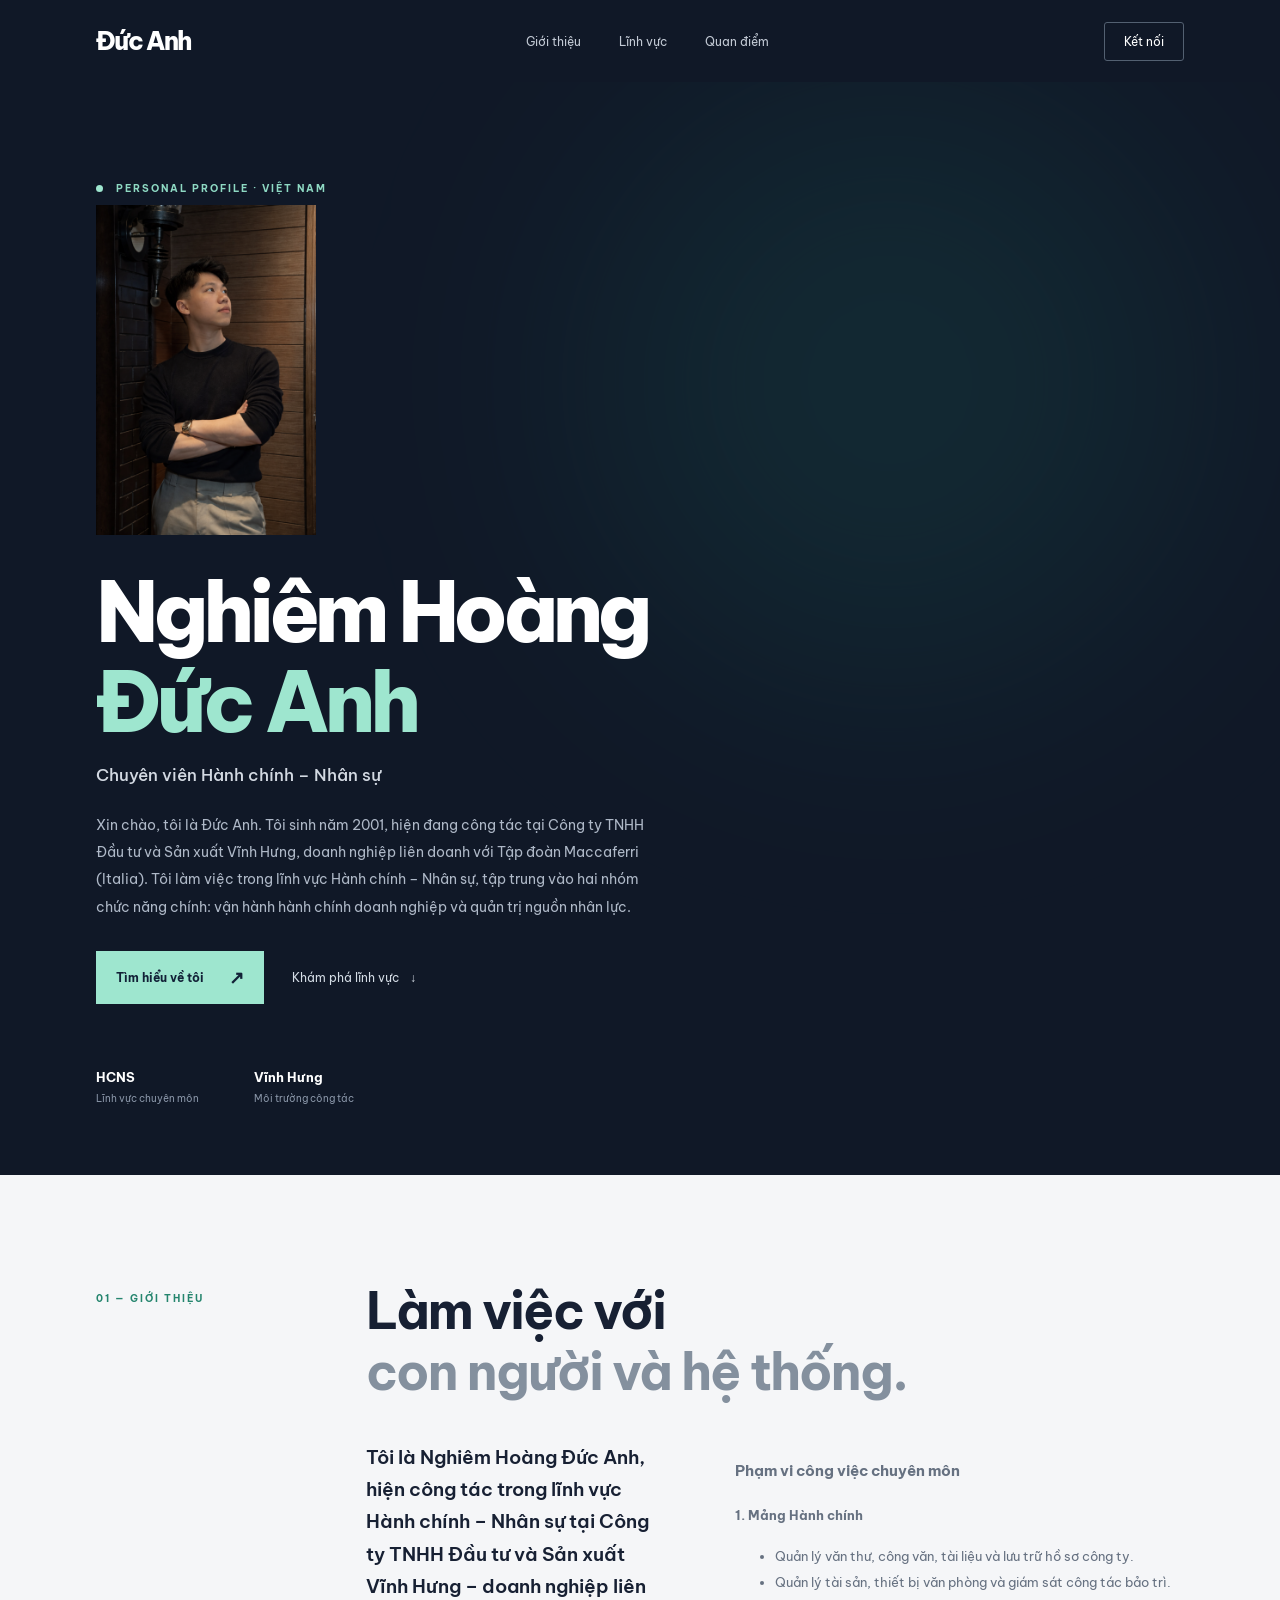
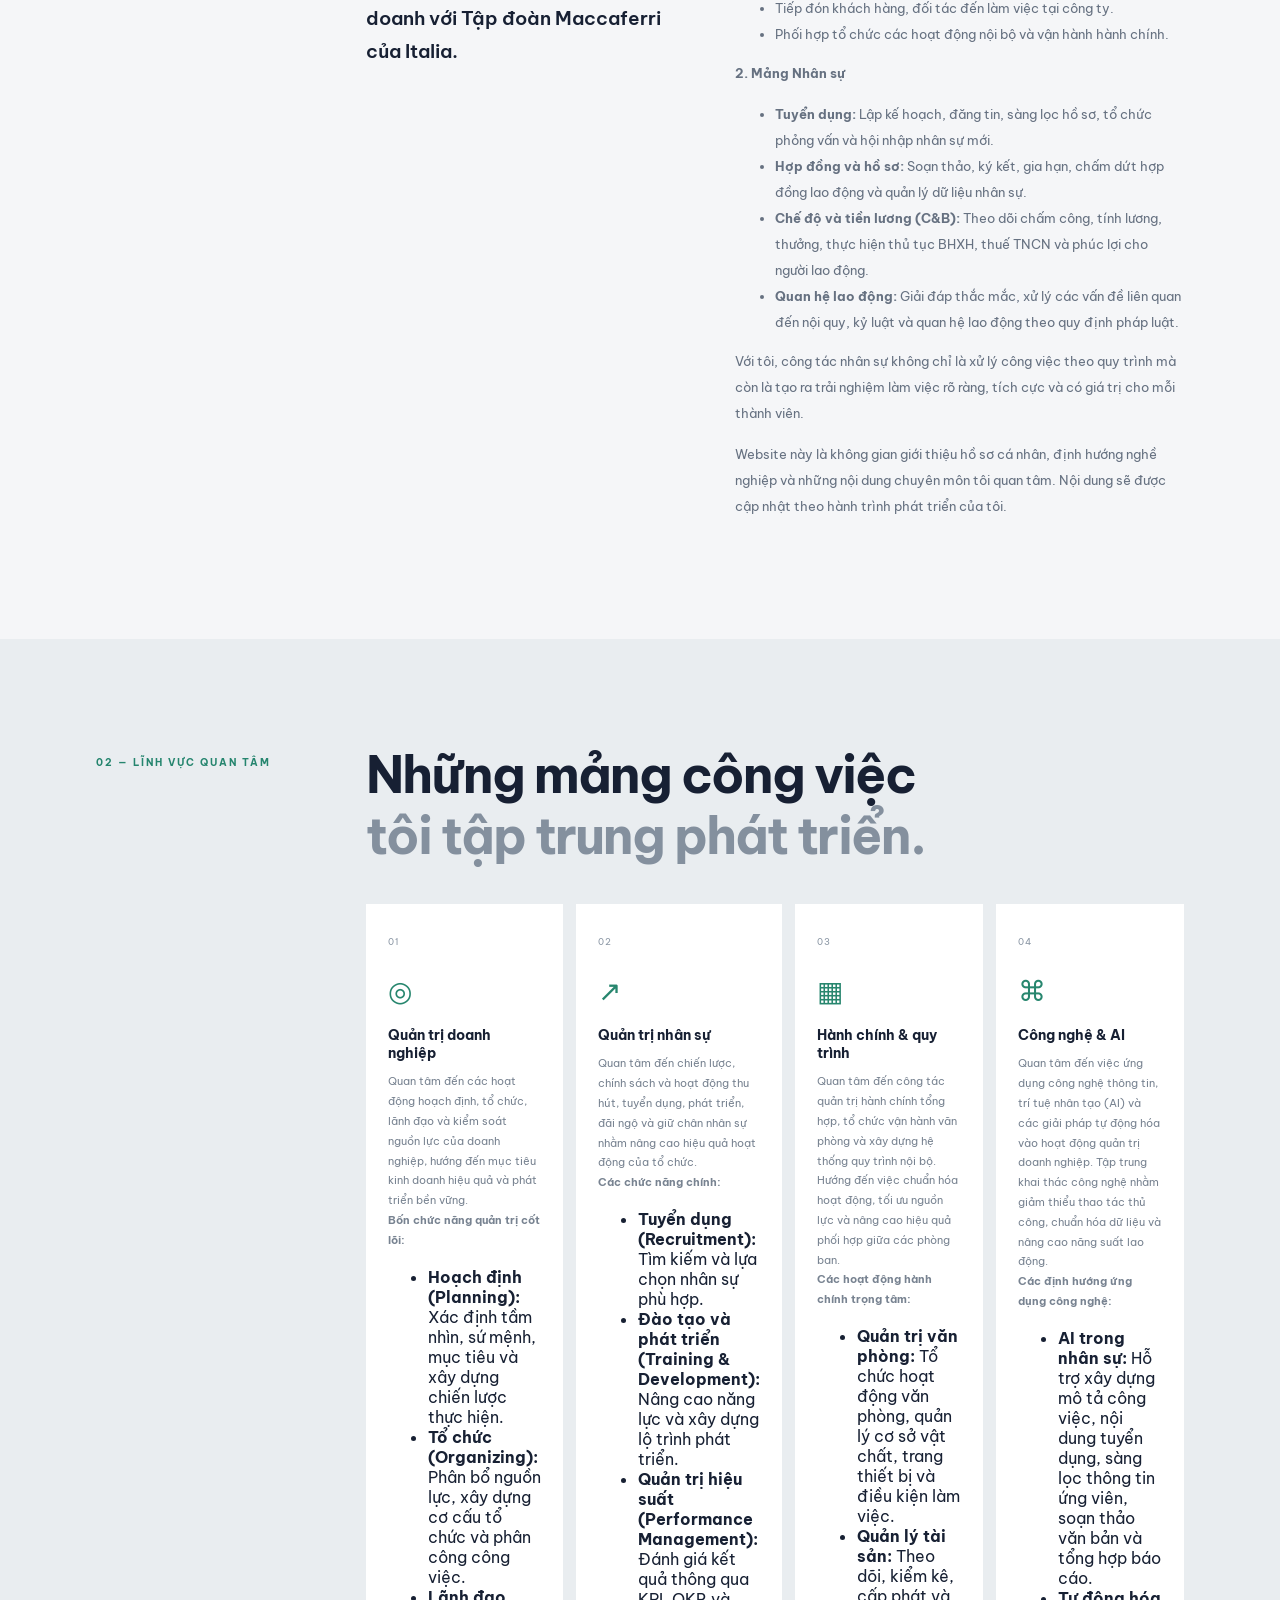
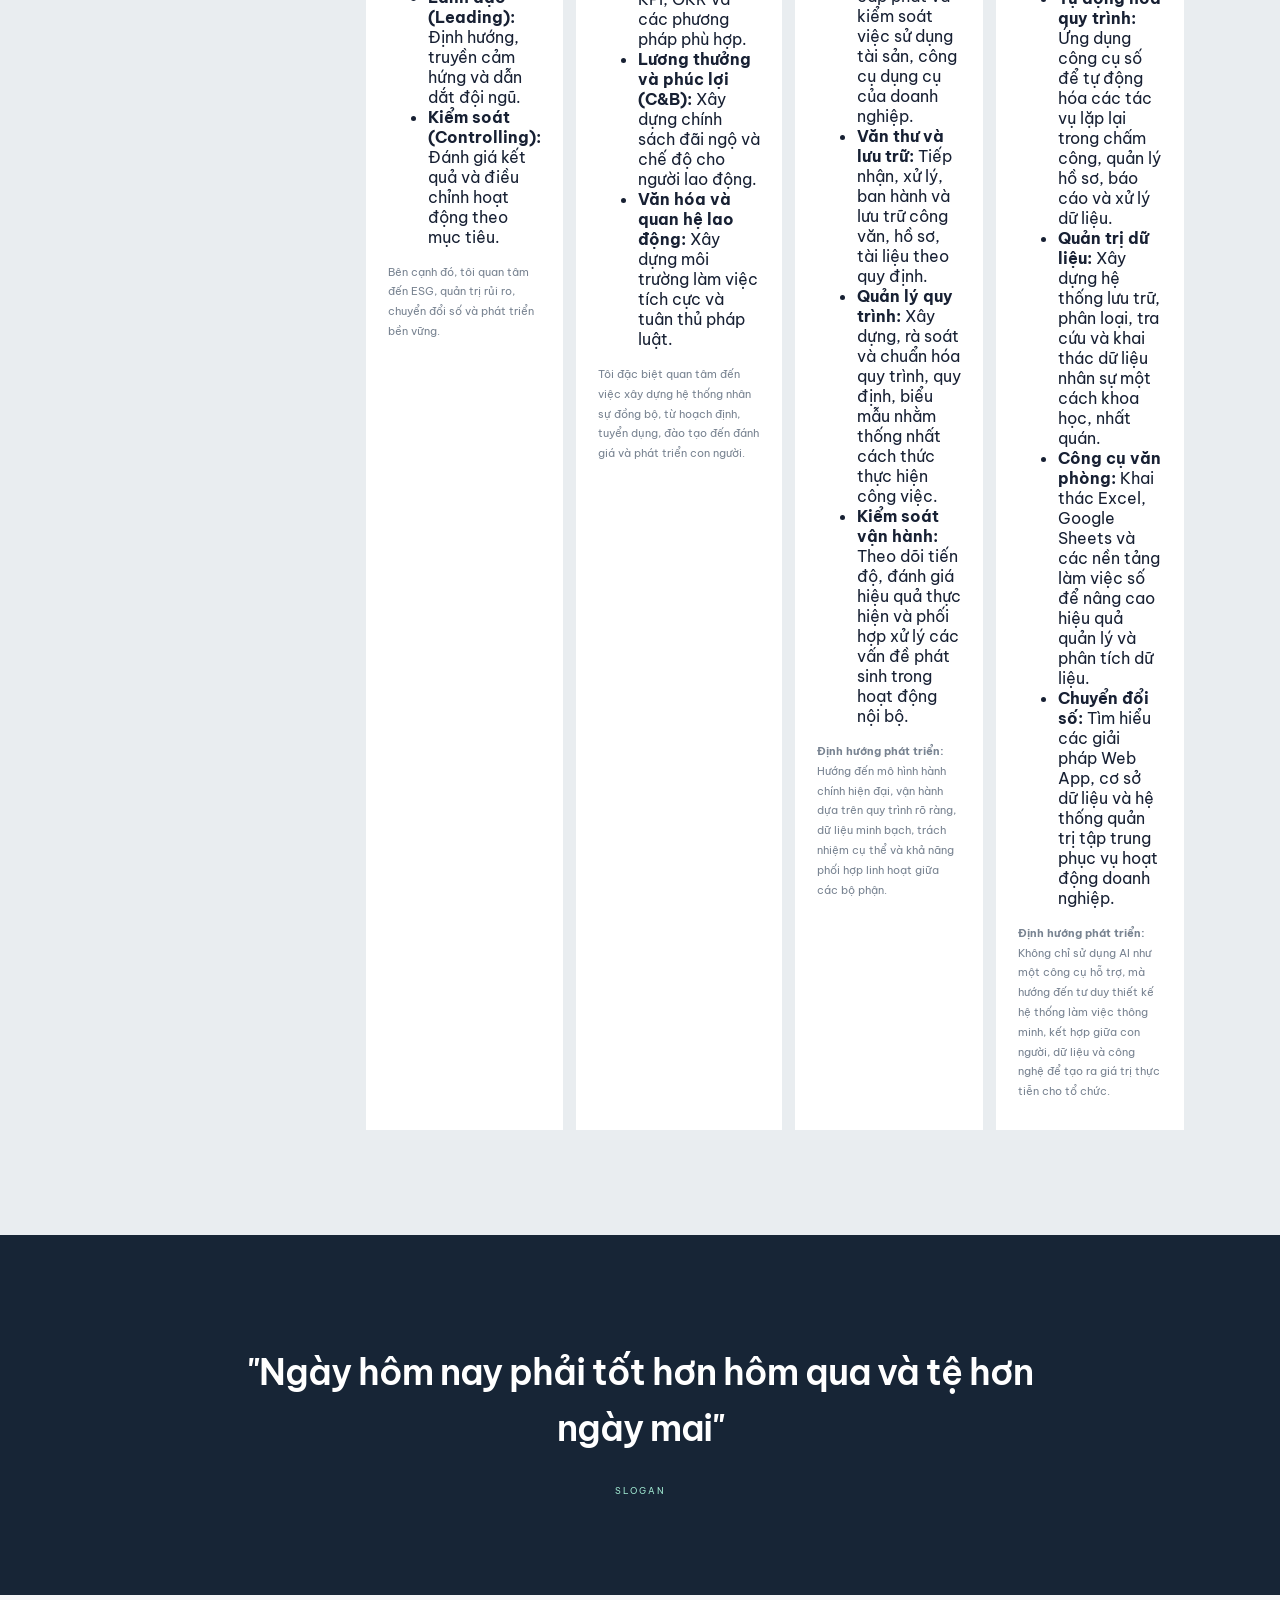
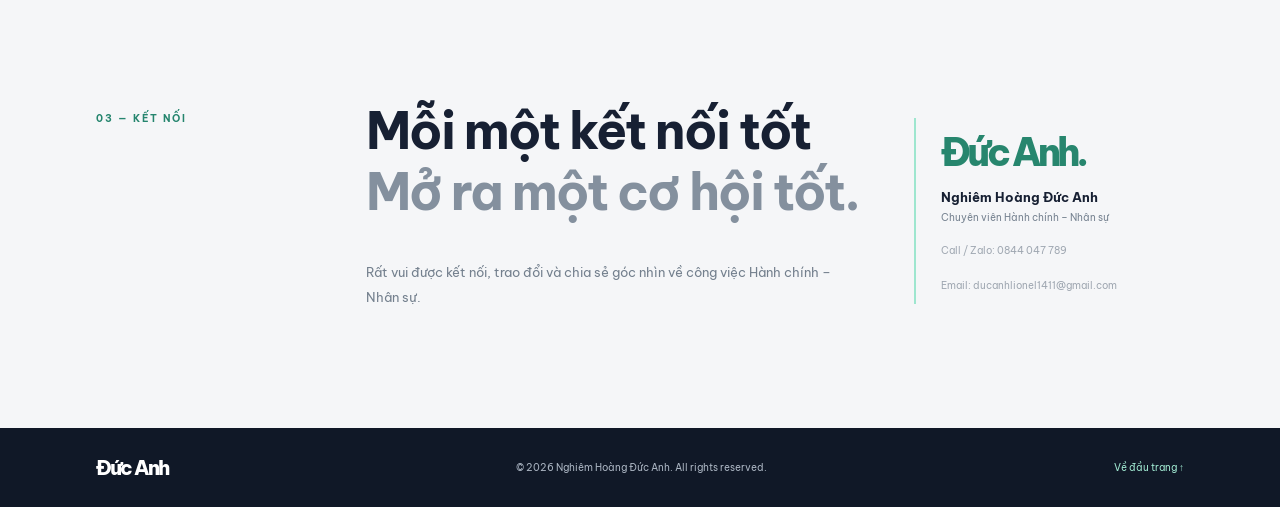
==== index.html @ 26feeb21 "Fix HTML formatting and update content" ====
<!DOCTYPE html>
<html lang="vi">
<head>
  <meta charset="UTF-8">
  <meta name="viewport" content="width=device-width, initial-scale=1">
  <meta name="theme-color" content="#101827">

  <title>Nghiêm Hoàng Đức Anh | Chuyên viên Hành chính – Nhân sự</title>

  <meta name="description" content="Website cá nhân của Nghiêm Hoàng Đức Anh – Chuyên viên Hành chính – Nhân sự. Giới thiệu hồ sơ, kinh nghiệm, định hướng nghề nghiệp và các lĩnh vực chuyên môn quan tâm.">
  <meta name="robots" content="index, follow">

  <meta property="og:type" content="website">
  <meta property="og:title" content="Nghiêm Hoàng Đức Anh | Hồ sơ cá nhân">
  <meta property="og:description" content="Hồ sơ cá nhân và hành trình phát triển trong lĩnh vực Hành chính – Nhân sự.">
  <meta property="og:locale" content="vi_VN">
  <meta property="og:image" content="https://ducanh1411.github.io/nghiemhoangducanh.github.io/images/nghiemhoangducanh.png">

  <link rel="canonical" href="https://ducanh1411.github.io/nghiemhoangducanh.github.io/">
  <link rel="icon" href="favicon.svg" type="image/svg+xml">

  <link rel="preconnect" href="https://fonts.googleapis.com">
  <link rel="preconnect" href="https://fonts.gstatic.com" crossorigin>
  <link href="https://fonts.googleapis.com/css2?family=Be+Vietnam+Pro:wght@400;500;600;700;800&display=swap" rel="stylesheet">

  <link rel="stylesheet" href="style.css">

  <script type="application/ld+json">
  {
    "@context": "https://schema.org",
    "@type": "Person",
    "name": "Nghiêm Hoàng Đức Anh",
    "image": "https://ducanh1411.github.io/nghiemhoangducanh.github.io/images/nghiemhoangducanh.png",
    "jobTitle": "Chuyên viên Hành chính – Nhân sự",
    "worksFor": {
      "@type": "Organization",
      "name": "Công ty TNHH Đầu tư và Sản xuất Vĩnh Hưng"
    },
    "url": "https://ducanh1411.github.io/nghiemhoangducanh.github.io/"
  }
  </script>
</head>

<body>

  <header class="topbar">
    <a class="brand" href="#home" aria-label="Trang chủ">Đức Anh<span> </span></a>

    <nav aria-label="Điều hướng chính">
      <a href="#about">Giới thiệu</a>
      <a href="#focus">Lĩnh vực</a>
      <a href="#principles">Quan điểm</a>
    </nav>

    <a class="nav-cta" href="#contact">Kết nối</a>
  </header>

  <main>

    <!-- PHẦN GIỚI THIỆU CHÍNH -->
    <section class="hero" id="home">
      <div class="hero-glow"></div>

      <div class="hero-copy">
        <p class="eyebrow">
          <span class="dot"></span> PERSONAL PROFILE · VIỆT NAM
        </p>

        <div class="hero-content">

          <img
            src="images/nghiemhoangducanh.png"
            alt="Chân dung Nghiêm Hoàng Đức Anh"
            width="220"
            loading="eager"
          >

          <h1>Nghiêm Hoàng<br><em>Đức Anh</em></h1>

          <p class="role">Chuyên viên Hành chính – Nhân sự</p>

          <p class="intro">
            Xin chào, tôi là Đức Anh. Tôi sinh năm 2001, hiện đang công tác tại Công ty TNHH Đầu tư và Sản xuất Vĩnh Hưng, doanh nghiệp liên doanh với Tập đoàn Maccaferri (Italia).

            Tôi làm việc trong lĩnh vực Hành chính – Nhân sự, tập trung vào hai nhóm chức năng chính: vận hành hành chính doanh nghiệp và quản trị nguồn nhân lực.
          </p>

          <div class="hero-actions">
            <a class="button primary" href="#about">Tìm hiểu về tôi <span>↗</span></a>
            <a class="text-link" href="#focus">Khám phá lĩnh vực <span>↓</span></a>
          </div>

          <div class="hero-meta">
            <div>
              <strong>HCNS</strong>
              <span>Lĩnh vực chuyên môn</span>
            </div>

            <div>
              <strong>Vĩnh Hưng</strong>
              <span>Môi trường công tác</span>
            </div>
          </div>

        </div>
      </div>
    </section>

    <!-- GIỚI THIỆU -->
    <section class="section about" id="about">
      <div class="section-kicker">01 — GIỚI THIỆU</div>

      <div class="section-content">
        <h2>Làm việc với<br><span>con người và hệ thống.</span></h2>

        <div class="about-grid">

          <p class="lead">
            Tôi là Nghiêm Hoàng Đức Anh, hiện công tác trong lĩnh vực Hành chính – Nhân sự tại Công ty TNHH Đầu tư và Sản xuất Vĩnh Hưng – doanh nghiệp liên doanh với Tập đoàn Maccaferri của Italia.
          </p>

          <div class="body-copy">

            <h3>Phạm vi công việc chuyên môn</h3>

            <p><strong>1. Mảng Hành chính</strong></p>
            <ul>
              <li>Quản lý văn thư, công văn, tài liệu và lưu trữ hồ sơ công ty.</li>
              <li>Quản lý tài sản, thiết bị văn phòng và giám sát công tác bảo trì.</li>
              <li>Tiếp đón khách hàng, đối tác đến làm việc tại công ty.</li>
              <li>Phối hợp tổ chức các hoạt động nội bộ và vận hành hành chính.</li>
            </ul>

            <p><strong>2. Mảng Nhân sự</strong></p>
            <ul>
              <li><strong>Tuyển dụng:</strong> Lập kế hoạch, đăng tin, sàng lọc hồ sơ, tổ chức phỏng vấn và hội nhập nhân sự mới.</li>
              <li><strong>Hợp đồng và hồ sơ:</strong> Soạn thảo, ký kết, gia hạn, chấm dứt hợp đồng lao động và quản lý dữ liệu nhân sự.</li>
              <li><strong>Chế độ và tiền lương (C&B):</strong> Theo dõi chấm công, tính lương, thưởng, thực hiện thủ tục BHXH, thuế TNCN và phúc lợi cho người lao động.</li>
              <li><strong>Quan hệ lao động:</strong> Giải đáp thắc mắc, xử lý các vấn đề liên quan đến nội quy, kỷ luật và quan hệ lao động theo quy định pháp luật.</li>
            </ul>

            <p>
              Với tôi, công tác nhân sự không chỉ là xử lý công việc theo quy trình mà còn là tạo ra trải nghiệm làm việc rõ ràng, tích cực và có giá trị cho mỗi thành viên.
            </p>

            <p>
              Website này là không gian giới thiệu hồ sơ cá nhân, định hướng nghề nghiệp và những nội dung chuyên môn tôi quan tâm. Nội dung sẽ được cập nhật theo hành trình phát triển của tôi.
            </p>

          </div>
        </div>
      </div>
    </section>

    <!-- LĨNH VỰC QUAN TÂM -->
    <section class="section focus" id="focus">
      <div class="section-kicker">02 — LĨNH VỰC QUAN TÂM</div>

      <div class="section-content">
        <h2>Những mảng công việc<br><span>tôi tập trung phát triển.</span></h2>

        <div class="focus-grid">

          <article class="focus-card">
            <span class="number">01</span>
            <div class="symbol">◎</div>
            <h3>Quản trị doanh nghiệp</h3>

            <p>
              Quan tâm đến các hoạt động hoạch định, tổ chức, lãnh đạo và kiểm soát nguồn lực của doanh nghiệp, hướng đến mục tiêu kinh doanh hiệu quả và phát triển bền vững.
            </p>

            <p><strong>Bốn chức năng quản trị cốt lõi:</strong></p>
            <ul>
              <li><strong>Hoạch định (Planning):</strong> Xác định tầm nhìn, sứ mệnh, mục tiêu và xây dựng chiến lược thực hiện.</li>
              <li><strong>Tổ chức (Organizing):</strong> Phân bổ nguồn lực, xây dựng cơ cấu tổ chức và phân công công việc.</li>
              <li><strong>Lãnh đạo (Leading):</strong> Định hướng, truyền cảm hứng và dẫn dắt đội ngũ.</li>
              <li><strong>Kiểm soát (Controlling):</strong> Đánh giá kết quả và điều chỉnh hoạt động theo mục tiêu.</li>
            </ul>

            <p>
              Bên cạnh đó, tôi quan tâm đến ESG, quản trị rủi ro, chuyển đổi số và phát triển bền vững.
            </p>
          </article>

          <article class="focus-card">
            <span class="number">02</span>
            <div class="symbol">↗</div>
            <h3>Quản trị nhân sự</h3>

            <p>
              Quan tâm đến chiến lược, chính sách và hoạt động thu hút, tuyển dụng, phát triển, đãi ngộ và giữ chân nhân sự nhằm nâng cao hiệu quả hoạt động của tổ chức.
            </p>

            <p><strong>Các chức năng chính:</strong></p>
            <ul>
              <li><strong>Tuyển dụng (Recruitment):</strong> Tìm kiếm và lựa chọn nhân sự phù hợp.</li>
              <li><strong>Đào tạo và phát triển (Training & Development):</strong> Nâng cao năng lực và xây dựng lộ trình phát triển.</li>
              <li><strong>Quản trị hiệu suất (Performance Management):</strong> Đánh giá kết quả thông qua KPI, OKR và các phương pháp phù hợp.</li>
              <li><strong>Lương thưởng và phúc lợi (C&B):</strong> Xây dựng chính sách đãi ngộ và chế độ cho người lao động.</li>
              <li><strong>Văn hóa và quan hệ lao động:</strong> Xây dựng môi trường làm việc tích cực và tuân thủ pháp luật.</li>
            </ul>

            <p>
              Tôi đặc biệt quan tâm đến việc xây dựng hệ thống nhân sự đồng bộ, từ hoạch định, tuyển dụng, đào tạo đến đánh giá và phát triển con người.
            </p>
          </article>

         <article class="focus-card">
    <span class="number">03</span>
    <div class="symbol">▦</div>
    <h3>Hành chính & quy trình</h3>

    <p>
      Quan tâm đến công tác quản trị hành chính tổng hợp, tổ chức vận hành văn phòng và xây dựng hệ thống quy trình nội bộ. Hướng đến việc chuẩn hóa hoạt động, tối ưu nguồn lực và nâng cao hiệu quả phối hợp giữa các phòng ban.
    </p>

    <p><strong>Các hoạt động hành chính trọng tâm:</strong></p>
    <ul>
      <li><strong>Quản trị văn phòng:</strong> Tổ chức hoạt động văn phòng, quản lý cơ sở vật chất, trang thiết bị và điều kiện làm việc.</li>
      <li><strong>Quản lý tài sản:</strong> Theo dõi, kiểm kê, cấp phát và kiểm soát việc sử dụng tài sản, công cụ dụng cụ của doanh nghiệp.</li>
      <li><strong>Văn thư và lưu trữ:</strong> Tiếp nhận, xử lý, ban hành và lưu trữ công văn, hồ sơ, tài liệu theo quy định.</li>
      <li><strong>Quản lý quy trình:</strong> Xây dựng, rà soát và chuẩn hóa quy trình, quy định, biểu mẫu nhằm thống nhất cách thức thực hiện công việc.</li>
      <li><strong>Kiểm soát vận hành:</strong> Theo dõi tiến độ, đánh giá hiệu quả thực hiện và phối hợp xử lý các vấn đề phát sinh trong hoạt động nội bộ.</li>
    </ul>

    <p><strong>Định hướng phát triển:</strong></p>
    <p>
      Hướng đến mô hình hành chính hiện đại, vận hành dựa trên quy trình rõ ràng, dữ liệu minh bạch, trách nhiệm cụ thể và khả năng phối hợp linh hoạt giữa các bộ phận.
    </p>
</article>

         <article class="focus-card">
    <span class="number">04</span>
    <div class="symbol">⌘</div>
    <h3>Công nghệ & AI</h3>

    <p>
      Quan tâm đến việc ứng dụng công nghệ thông tin, trí tuệ nhân tạo (AI) và các giải pháp tự động hóa vào hoạt động quản trị doanh nghiệp. Tập trung khai thác công nghệ nhằm giảm thiểu thao tác thủ công, chuẩn hóa dữ liệu và nâng cao năng suất lao động.
    </p>

    <p><strong>Các định hướng ứng dụng công nghệ:</strong></p>
    <ul>
      <li><strong>AI trong nhân sự:</strong> Hỗ trợ xây dựng mô tả công việc, nội dung tuyển dụng, sàng lọc thông tin ứng viên, soạn thảo văn bản và tổng hợp báo cáo.</li>
      <li><strong>Tự động hóa quy trình:</strong> Ứng dụng công cụ số để tự động hóa các tác vụ lặp lại trong chấm công, quản lý hồ sơ, báo cáo và xử lý dữ liệu.</li>
      <li><strong>Quản trị dữ liệu:</strong> Xây dựng hệ thống lưu trữ, phân loại, tra cứu và khai thác dữ liệu nhân sự một cách khoa học, nhất quán.</li>
      <li><strong>Công cụ văn phòng:</strong> Khai thác Excel, Google Sheets và các nền tảng làm việc số để nâng cao hiệu quả quản lý và phân tích dữ liệu.</li>
      <li><strong>Chuyển đổi số:</strong> Tìm hiểu các giải pháp Web App, cơ sở dữ liệu và hệ thống quản trị tập trung phục vụ hoạt động doanh nghiệp.</li>
    </ul>

    <p><strong>Định hướng phát triển:</strong></p>
    <p>
      Không chỉ sử dụng AI như một công cụ hỗ trợ, mà hướng đến tư duy thiết kế hệ thống làm việc thông minh, kết hợp giữa con người, dữ liệu và công nghệ để tạo ra giá trị thực tiễn cho tổ chức.
    </p>
</article>

        </div>
      </div>
    </section>

    <!-- QUAN ĐIỂM CÁ NHÂN -->
    <section class="quote-section" id="principles">
      <blockquote>
        "Ngày hôm nay phải tốt hơn hôm qua và tệ hơn ngày mai"
      </blockquote>
      <p>SLOGAN</p>
    </section>

    <!-- LIÊN HỆ -->
    <section class="section contact" id="contact">
      <div class="section-kicker">03 — KẾT NỐI</div>

      <div class="section-content contact-inner">

        <div>
          <h2>Mỗi một kết nối tốt<br><span>Mở ra một cơ hội tốt.</span></h2>
          <p>
            Rất vui được kết nối, trao đổi và chia sẻ góc nhìn về công việc Hành chính – Nhân sự.
          </p>
        </div>

        <div class="contact-note">
          <span class="contact-mark">Đức Anh.</span>
          <p>Nghiêm Hoàng Đức Anh</p>
          <small>Chuyên viên Hành chính – Nhân sự</small>

          <small class="muted">
            Call / Zalo: 0844 047 789
          </small>

          <small class="muted">
            Email: ducanhlionel1411@gmail.com
          </small>
        </div>

      </div>
    </section>

  </main>

  <footer>
    <a class="brand" href="#home">Đức Anh<span> </span></a>

    <span>
      © <span id="year"></span> Nghiêm Hoàng Đức Anh. All rights reserved.
    </span>

    <a href="#home">Về đầu trang ↑</a>
  </footer>

  <script>
    document.getElementById('year').textContent = new Date().getFullYear();
  </script>

</body>
</html>
---- style.css ----
*{box-sizing:border-box}html{scroll-behavior:smooth}body{margin:0;background:#f5f6f8;color:#172033;font-family:"Be Vietnam Pro",Arial,sans-serif}a{color:inherit;text-decoration:none}.topbar{height:82px;padding:0 7.5%;display:flex;align-items:center;justify-content:space-between;background:#101827;color:#fff}.brand{font-size:25px;font-weight:800;letter-spacing:-2px}.brand span{color:#9ee6cf}.topbar nav{display:flex;gap:38px;color:#c3cad5;font-size:12px}.topbar nav a:hover,.text-link:hover{color:#9ee6cf}.nav-cta{font-size:12px;border:1px solid #536071;padding:11px 19px;border-radius:3px}.hero{min-height:650px;background:#101827;color:white;padding:90px 7.5% 70px;display:grid;grid-template-columns:1.05fr .95fr;align-items:center;position:relative;overflow:hidden}.hero-glow{position:absolute;width:600px;height:600px;border-radius:50%;background:#1c665d;filter:blur(130px);opacity:.22;right:7%;top:0}.hero-copy{position:relative;z-index:1;max-width:650px}.eyebrow,.section-kicker{font-size:10px;letter-spacing:2px;font-weight:700;color:#8ed9c3}.dot{display:inline-block;width:7px;height:7px;border-radius:50%;background:#9ee6cf;margin-right:9px}.hero h1{font-size:clamp(52px,6.5vw,88px);line-height:1.08;letter-spacing:-5px;margin:28px 0 15px;font-weight:800}.hero h1 em{font-style:normal;color:#9ee6cf}.role{font-size:17px;color:#d3d9e2;font-weight:500}.intro{max-width:560px;color:#aeb8c7;font-size:14px;line-height:1.95;margin:26px 0 30px}.hero-actions{display:flex;align-items:center;gap:28px}.button{display:inline-flex;gap:25px;align-items:center;padding:15px 20px;font-size:12px;font-weight:700}.primary{background:#9ee6cf;color:#122137}.primary span{font-size:18px}.text-link{font-size:12px;color:#d4dce5}.text-link span{margin-left:8px}.hero-meta{display:flex;gap:55px;margin-top:65px}.hero-meta div{display:flex;flex-direction:column;gap:7px}.hero-meta strong{font-size:13px}.hero-meta span{font-size:10px;color:#8995a7}.hero-visual{height:430px;position:relative;display:flex;align-items:center;justify-content:center}.orbit{position:absolute;border:1px solid rgba(158,230,207,.22);border-radius:50%;transform:rotate(-25deg)}.orbit-one{width:390px;height:300px}.orbit-two{width:480px;height:370px;transform:rotate(35deg)}.monogram{width:250px;height:250px;border:1px solid rgba(158,230,207,.55);border-radius:50%;display:flex;align-items:center;justify-content:center;font-size:105px;font-weight:800;letter-spacing:-14px;color:#fff;background:radial-gradient(circle at 35% 30%,#294d55,#17283a 70%);box-shadow:0 20px 90px #050b15}.monogram span{color:#9ee6cf}.visual-caption{position:absolute;bottom:12px;left:7%;right:7%;display:flex;justify-content:space-between;font-size:8px;letter-spacing:1.5px;color:#8995a7}.floating-card{position:absolute;right:0;top:60px;background:#fff;color:#172033;padding:14px 18px;display:flex;align-items:center;gap:12px;box-shadow:0 15px 45px #080f1b55}.card-icon{font-size:25px;color:#27866e}.floating-card b,.floating-card small{display:block}.floating-card b{font-size:11px}.floating-card small{font-size:9px;color:#7d8795;margin-top:4px}.section{padding:105px 7.5%;display:grid;grid-template-columns:220px 1fr;gap:50px}.section-kicker{color:#25856e;padding-top:12px}.section h2{font-size:clamp(34px,4vw,52px);line-height:1.2;letter-spacing:-2px;margin:0 0 38px}.section h2 span{color:#84909e}.about-grid{display:grid;grid-template-columns:.8fr 1.2fr;gap:70px}.lead{font-size:19px;line-height:1.7;font-weight:600;margin:0}.body-copy{font-size:13px;line-height:2;color:#667181}.body-copy p{margin:0 0 15px}.focus{background:#e9edf0}.focus-grid{display:grid;grid-template-columns:repeat(4,1fr);gap:13px}.focus-card{background:#fff;padding:25px 22px 28px;min-height:235px;position:relative}.number{font-size:9px;color:#8a96a4;letter-spacing:1px}.symbol{font-size:28px;color:#27866e;margin:24px 0 18px}.focus-card h3{font-size:14px;margin:0 0 10px}.focus-card p{font-size:11px;line-height:1.8;color:#788391;margin:0}.quote-section{background:#172536;color:#fff;text-align:center;padding:90px 18%;}.quote-mark{font-size:70px;line-height:.8;color:#9ee6cf}.quote-section blockquote{font-size:clamp(23px,3vw,36px);line-height:1.55;letter-spacing:-1px;margin:20px auto 28px;max-width:850px;font-weight:600}.quote-section p{font-size:9px;letter-spacing:2px;color:#9ee6cf}.contact{background:#f5f6f8}.contact-inner{display:flex;justify-content:space-between;gap:50px}.contact-inner>div:first-child{max-width:570px}.contact-inner>div:first-child p{font-size:13px;color:#74808e;line-height:1.9}.contact-note{min-width:270px;border-left:2px solid #9ee6cf;padding:10px 0 10px 25px;align-self:center}.contact-mark{font-size:38px;font-weight:800;letter-spacing:-4px;color:#27866e}.contact-note p{font-size:13px;font-weight:700;margin:13px 0 5px}.contact-note small{display:block;font-size:10px;color:#778391;margin-top:6px}.contact-note .muted{max-width:250px;line-height:1.7;margin-top:18px;color:#a0a8b2}footer{background:#101827;color:#a9b3c0;padding:27px 7.5%;display:flex;align-items:center;justify-content:space-between;font-size:10px}footer .brand{color:#fff;font-size:20px}footer>a:last-child{color:#9ee6cf}@media(max-width:850px){.hero{grid-template-columns:1fr;padding-top:70px}.hero-visual{height:350px;margin-top:35px}.section{grid-template-columns:1fr;gap:25px;padding:75px 7%}.about-grid{gap:25px}.focus-grid{grid-template-columns:repeat(2,1fr)}.topbar{padding:0 6%}.topbar nav{gap:15px}.contact-inner{flex-direction:column}.contact-note{align-self:flex-start}}@media(max-width:520px){.topbar{height:70px}.topbar nav{display:none}.hero{padding:65px 7% 45px}.hero h1{letter-spacing:-3px}.hero-meta{gap:30px;margin-top:45px}.hero-visual{height:290px}.monogram{width:190px;height:190px;font-size:80px}.orbit-one{width:290px;height:230px}.orbit-two{width:340px;height:270px}.floating-card{right:-5px;top:25px;padding:10px}.visual-caption{font-size:7px}.about-grid{grid-template-columns:1fr}.focus-grid{grid-template-columns:1fr 1fr;gap:9px}.focus-card{padding:18px 15px;min-height:220px}.section h2{margin-bottom:25px}.quote-section{padding:75px 8%}footer{gap:15px;flex-wrap:wrap}footer>span{order:3;width:100%}.hero-content img {
    display: block;
    width: 180px;
    height: 180px;
    object-fit: cover;
    object-position: center;
    border-radius: 50%;
    border: 4px solid #ffffff;
    box-shadow: 0 5px 20px rgba(0, 0, 0, 0.15);
    margin-bottom: 24px;
}.body-copy ul,
.focus-card ul {
    padding-left: 22px;
    margin: 10px 0 18px;
}

.body-copy li,
.focus-card li {
    margin-bottom: 9px;
    line-height: 1.8;
}

.body-copy h3 {
    margin-bottom: 15px;
}

.body-copy p {
    line-height: 1.8;
}}
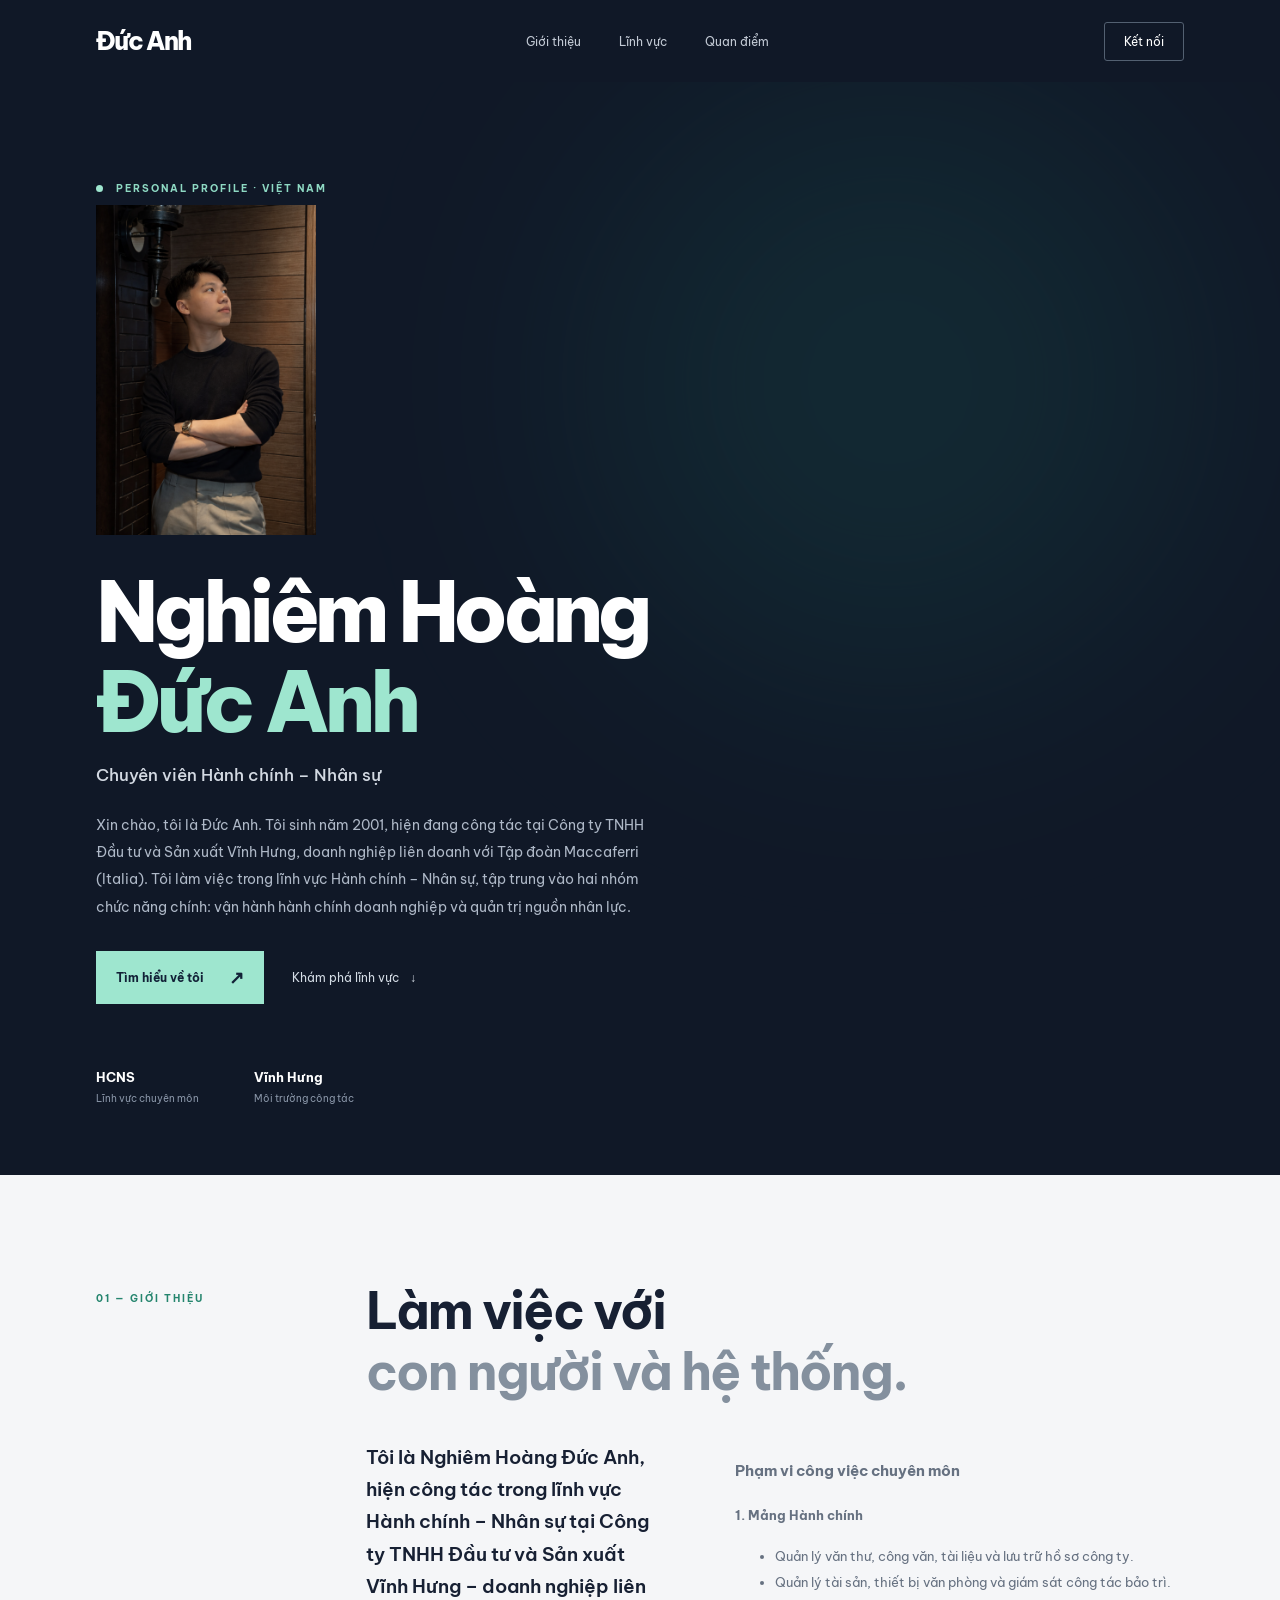
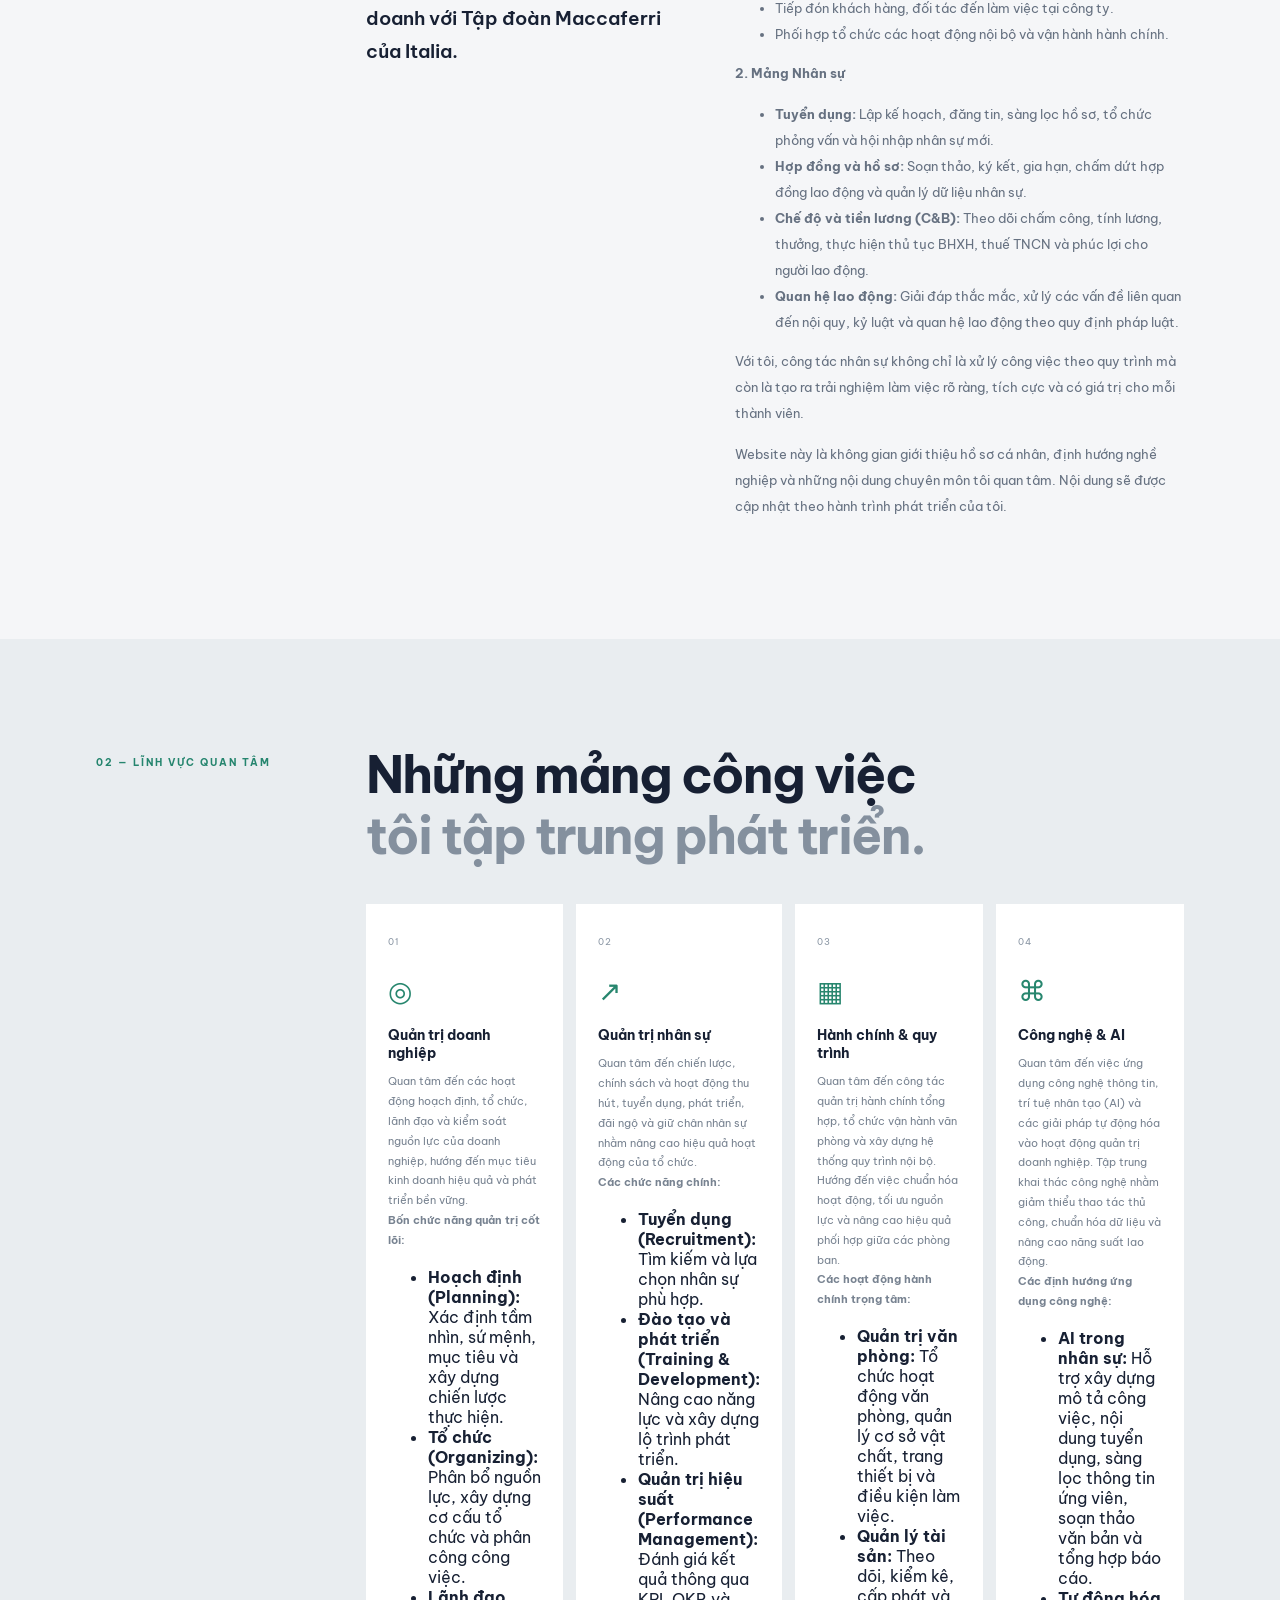
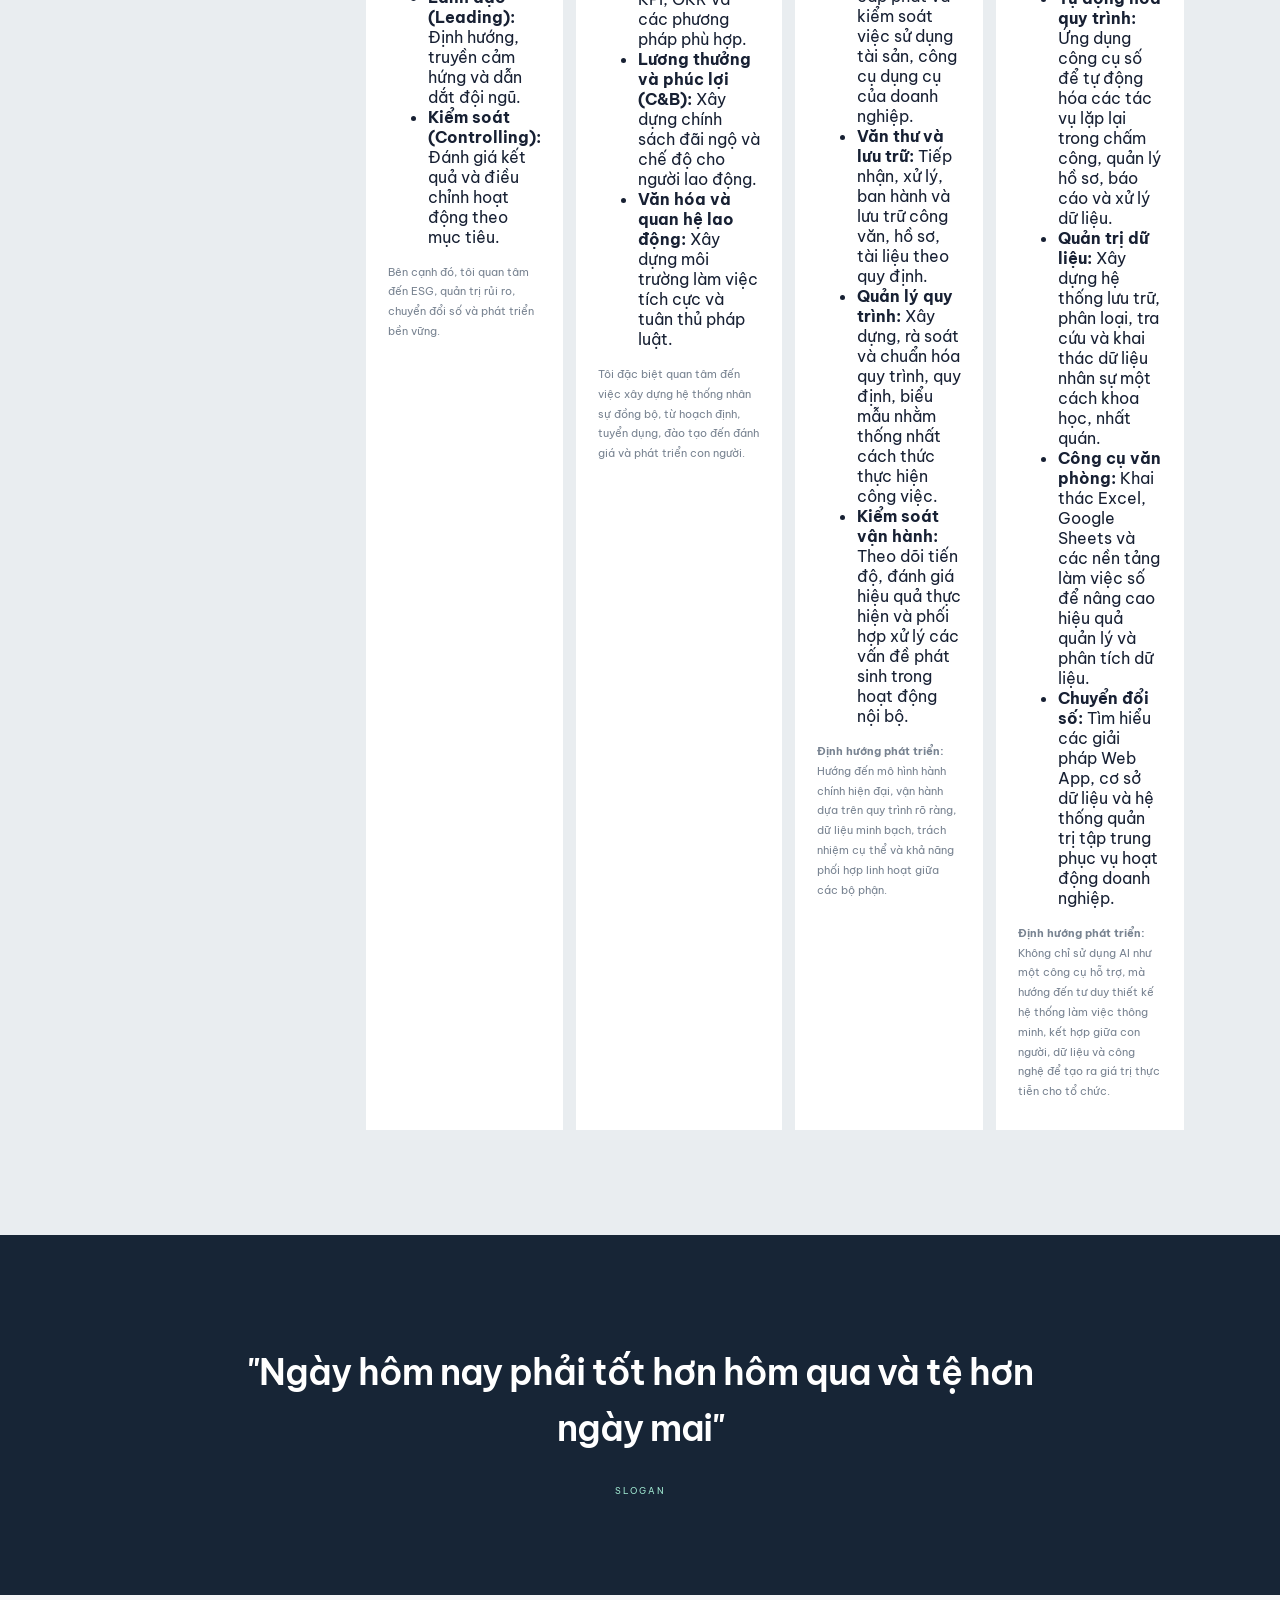
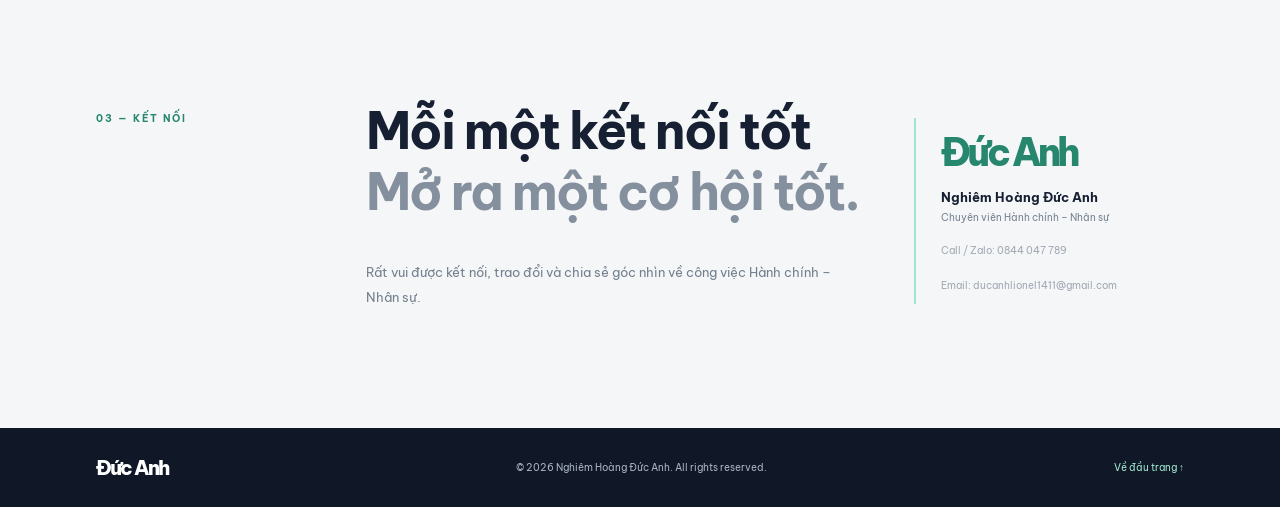
==== commit f3b7191b: "Remove period from contact name" ====
--- a/index.html
+++ b/index.html
@@ -280,7 +280,7 @@
         </div>
 
         <div class="contact-note">
-          <span class="contact-mark">Đức Anh.</span>
+          <span class="contact-mark">Đức Anh</span>
           <p>Nghiêm Hoàng Đức Anh</p>
           <small>Chuyên viên Hành chính – Nhân sự</small>
 
--- a/style.css
+++ b/style.css
@@ -1,29 +1,49 @@
-*{box-sizing:border-box}html{scroll-behavior:smooth}body{margin:0;background:#f5f6f8;color:#172033;font-family:"Be Vietnam Pro",Arial,sans-serif}a{color:inherit;text-decoration:none}.topbar{height:82px;padding:0 7.5%;display:flex;align-items:center;justify-content:space-between;background:#101827;color:#fff}.brand{font-size:25px;font-weight:800;letter-spacing:-2px}.brand span{color:#9ee6cf}.topbar nav{display:flex;gap:38px;color:#c3cad5;font-size:12px}.topbar nav a:hover,.text-link:hover{color:#9ee6cf}.nav-cta{font-size:12px;border:1px solid #536071;padding:11px 19px;border-radius:3px}.hero{min-height:650px;background:#101827;color:white;padding:90px 7.5% 70px;display:grid;grid-template-columns:1.05fr .95fr;align-items:center;position:relative;overflow:hidden}.hero-glow{position:absolute;width:600px;height:600px;border-radius:50%;background:#1c665d;filter:blur(130px);opacity:.22;right:7%;top:0}.hero-copy{position:relative;z-index:1;max-width:650px}.eyebrow,.section-kicker{font-size:10px;letter-spacing:2px;font-weight:700;color:#8ed9c3}.dot{display:inline-block;width:7px;height:7px;border-radius:50%;background:#9ee6cf;margin-right:9px}.hero h1{font-size:clamp(52px,6.5vw,88px);line-height:1.08;letter-spacing:-5px;margin:28px 0 15px;font-weight:800}.hero h1 em{font-style:normal;color:#9ee6cf}.role{font-size:17px;color:#d3d9e2;font-weight:500}.intro{max-width:560px;color:#aeb8c7;font-size:14px;line-height:1.95;margin:26px 0 30px}.hero-actions{display:flex;align-items:center;gap:28px}.button{display:inline-flex;gap:25px;align-items:center;padding:15px 20px;font-size:12px;font-weight:700}.primary{background:#9ee6cf;color:#122137}.primary span{font-size:18px}.text-link{font-size:12px;color:#d4dce5}.text-link span{margin-left:8px}.hero-meta{display:flex;gap:55px;margin-top:65px}.hero-meta div{display:flex;flex-direction:column;gap:7px}.hero-meta strong{font-size:13px}.hero-meta span{font-size:10px;color:#8995a7}.hero-visual{height:430px;position:relative;display:flex;align-items:center;justify-content:center}.orbit{position:absolute;border:1px solid rgba(158,230,207,.22);border-radius:50%;transform:rotate(-25deg)}.orbit-one{width:390px;height:300px}.orbit-two{width:480px;height:370px;transform:rotate(35deg)}.monogram{width:250px;height:250px;border:1px solid rgba(158,230,207,.55);border-radius:50%;display:flex;align-items:center;justify-content:center;font-size:105px;font-weight:800;letter-spacing:-14px;color:#fff;background:radial-gradient(circle at 35% 30%,#294d55,#17283a 70%);box-shadow:0 20px 90px #050b15}.monogram span{color:#9ee6cf}.visual-caption{position:absolute;bottom:12px;left:7%;right:7%;display:flex;justify-content:space-between;font-size:8px;letter-spacing:1.5px;color:#8995a7}.floating-card{position:absolute;right:0;top:60px;background:#fff;color:#172033;padding:14px 18px;display:flex;align-items:center;gap:12px;box-shadow:0 15px 45px #080f1b55}.card-icon{font-size:25px;color:#27866e}.floating-card b,.floating-card small{display:block}.floating-card b{font-size:11px}.floating-card small{font-size:9px;color:#7d8795;margin-top:4px}.section{padding:105px 7.5%;display:grid;grid-template-columns:220px 1fr;gap:50px}.section-kicker{color:#25856e;padding-top:12px}.section h2{font-size:clamp(34px,4vw,52px);line-height:1.2;letter-spacing:-2px;margin:0 0 38px}.section h2 span{color:#84909e}.about-grid{display:grid;grid-template-columns:.8fr 1.2fr;gap:70px}.lead{font-size:19px;line-height:1.7;font-weight:600;margin:0}.body-copy{font-size:13px;line-height:2;color:#667181}.body-copy p{margin:0 0 15px}.focus{background:#e9edf0}.focus-grid{display:grid;grid-template-columns:repeat(4,1fr);gap:13px}.focus-card{background:#fff;padding:25px 22px 28px;min-height:235px;position:relative}.number{font-size:9px;color:#8a96a4;letter-spacing:1px}.symbol{font-size:28px;color:#27866e;margin:24px 0 18px}.focus-card h3{font-size:14px;margin:0 0 10px}.focus-card p{font-size:11px;line-height:1.8;color:#788391;margin:0}.quote-section{background:#172536;color:#fff;text-align:center;padding:90px 18%;}.quote-mark{font-size:70px;line-height:.8;color:#9ee6cf}.quote-section blockquote{font-size:clamp(23px,3vw,36px);line-height:1.55;letter-spacing:-1px;margin:20px auto 28px;max-width:850px;font-weight:600}.quote-section p{font-size:9px;letter-spacing:2px;color:#9ee6cf}.contact{background:#f5f6f8}.contact-inner{display:flex;justify-content:space-between;gap:50px}.contact-inner>div:first-child{max-width:570px}.contact-inner>div:first-child p{font-size:13px;color:#74808e;line-height:1.9}.contact-note{min-width:270px;border-left:2px solid #9ee6cf;padding:10px 0 10px 25px;align-self:center}.contact-mark{font-size:38px;font-weight:800;letter-spacing:-4px;color:#27866e}.contact-note p{font-size:13px;font-weight:700;margin:13px 0 5px}.contact-note small{display:block;font-size:10px;color:#778391;margin-top:6px}.contact-note .muted{max-width:250px;line-height:1.7;margin-top:18px;color:#a0a8b2}footer{background:#101827;color:#a9b3c0;padding:27px 7.5%;display:flex;align-items:center;justify-content:space-between;font-size:10px}footer .brand{color:#fff;font-size:20px}footer>a:last-child{color:#9ee6cf}@media(max-width:850px){.hero{grid-template-columns:1fr;padding-top:70px}.hero-visual{height:350px;margin-top:35px}.section{grid-template-columns:1fr;gap:25px;padding:75px 7%}.about-grid{gap:25px}.focus-grid{grid-template-columns:repeat(2,1fr)}.topbar{padding:0 6%}.topbar nav{gap:15px}.contact-inner{flex-direction:column}.contact-note{align-self:flex-start}}@media(max-width:520px){.topbar{height:70px}.topbar nav{display:none}.hero{padding:65px 7% 45px}.hero h1{letter-spacing:-3px}.hero-meta{gap:30px;margin-top:45px}.hero-visual{height:290px}.monogram{width:190px;height:190px;font-size:80px}.orbit-one{width:290px;height:230px}.orbit-two{width:340px;height:270px}.floating-card{right:-5px;top:25px;padding:10px}.visual-caption{font-size:7px}.about-grid{grid-template-columns:1fr}.focus-grid{grid-template-columns:1fr 1fr;gap:9px}.focus-card{padding:18px 15px;min-height:220px}.section h2{margin-bottom:25px}.quote-section{padding:75px 8%}footer{gap:15px;flex-wrap:wrap}footer>span{order:3;width:100%}.hero-content img {
+*{box-sizing:border-box}html{scroll-behavior:smooth}body{margin:0;background:#f5f6f8;color:#172033;font-family:"Be Vietnam Pro",Arial,sans-serif}a{color:inherit;text-decoration:none}.topbar{height:82px;padding:0 7.5%;display:flex;align-items:center;justify-content:space-between;background:#101827;color:#fff}.brand{font-size:25px;font-weight:800;letter-spacing:-2px}.brand span{color:#9ee6cf}.topbar nav{display:flex;gap:38px;color:#c3cad5;font-size:12px}.topbar nav a:hover,.text-link:hover{color:#9ee6cf}.nav-cta{font-size:12px;border:1px solid #536071;padding:11px 19px;border-radius:3px}.hero{min-height:650px;background:#101827;color:white;padding:90px 7.5% 70px;display:grid;grid-template-columns:1.05fr .95fr;align-items:center;position:relative;overflow:hidden}.hero-glow{position:absolute;width:600px;height:600px;border-radius:50%;background:#1c665d;filter:blur(130px);opacity:.22;right:7%;top:0}.hero-copy{position:relative;z-index:1;max-width:650px}.eyebrow,.section-kicker{font-size:10px;letter-spacing:2px;font-weight:700;color:#8ed9c3}.dot{display:inline-block;width:7px;height:7px;border-radius:50%;background:#9ee6cf;margin-right:9px}.hero h1{font-size:clamp(52px,6.5vw,88px);line-height:1.08;letter-spacing:-5px;margin:28px 0 15px;font-weight:800}.hero h1 em{font-style:normal;color:#9ee6cf}.role{font-size:17px;color:#d3d9e2;font-weight:500}.intro{max-width:560px;color:#aeb8c7;font-size:14px;line-height:1.95;margin:26px 0 30px}.hero-actions{display:flex;align-items:center;gap:28px}.button{display:inline-flex;gap:25px;align-items:center;padding:15px 20px;font-size:12px;font-weight:700}.primary{background:#9ee6cf;color:#122137}.primary span{font-size:18px}.text-link{font-size:12px;color:#d4dce5}.text-link span{margin-left:8px}.hero-meta{display:flex;gap:55px;margin-top:65px}.hero-meta div{display:flex;flex-direction:column;gap:7px}.hero-meta strong{font-size:13px}.hero-meta span{font-size:10px;color:#8995a7}.hero-visual{height:430px;position:relative;display:flex;align-items:center;justify-content:center}.orbit{position:absolute;border:1px solid rgba(158,230,207,.22);border-radius:50%;transform:rotate(-25deg)}.orbit-one{width:390px;height:300px}.orbit-two{width:480px;height:370px;transform:rotate(35deg)}.monogram{width:250px;height:250px;border:1px solid rgba(158,230,207,.55);border-radius:50%;display:flex;align-items:center;justify-content:center;font-size:105px;font-weight:800;letter-spacing:-14px;color:#fff;background:radial-gradient(circle at 35% 30%,#294d55,#17283a 70%);box-shadow:0 20px 90px #050b15}.monogram span{color:#9ee6cf}.visual-caption{position:absolute;bottom:12px;left:7%;right:7%;display:flex;justify-content:space-between;font-size:8px;letter-spacing:1.5px;color:#8995a7}.floating-card{position:absolute;right:0;top:60px;background:#fff;color:#172033;padding:14px 18px;display:flex;align-items:center;gap:12px;box-shadow:0 15px 45px #080f1b55}.card-icon{font-size:25px;color:#27866e}.floating-card b,.floating-card small{display:block}.floating-card b{font-size:11px}.floating-card small{font-size:9px;color:#7d8795;margin-top:4px}.section{padding:105px 7.5%;display:grid;grid-template-columns:220px 1fr;gap:50px}.section-kicker{color:#25856e;padding-top:12px}.section h2{font-size:clamp(34px,4vw,52px);line-height:1.2;letter-spacing:-2px;margin:0 0 38px}.section h2 span{color:#84909e}.about-grid{display:grid;grid-template-columns:.8fr 1.2fr;gap:70px}.lead{font-size:19px;line-height:1.7;font-weight:600;margin:0}.body-copy{font-size:13px;line-height:2;color:#667181}.body-copy p{margin:0 0 15px}.focus{background:#e9edf0}.focus-grid{display:grid;grid-template-columns:repeat(4,1fr);gap:13px}.focus-card{background:#fff;padding:25px 22px 28px;min-height:235px;position:relative}.number{font-size:9px;color:#8a96a4;letter-spacing:1px}.symbol{font-size:28px;color:#27866e;margin:24px 0 18px}.focus-card h3{font-size:14px;margin:0 0 10px}.focus-card p{font-size:11px;line-height:1.8;color:#788391;margin:0}.quote-section{background:#172536;color:#fff;text-align:center;padding:90px 18%;}.quote-mark{font-size:70px;line-height:.8;color:#9ee6cf}.quote-section blockquote{font-size:clamp(23px,3vw,36px);line-height:1.55;letter-spacing:-1px;margin:20px auto 28px;max-width:850px;font-weight:600}.quote-section p{font-size:9px;letter-spacing:2px;color:#9ee6cf}.contact{background:#f5f6f8}.contact-inner{display:flex;justify-content:space-between;gap:50px}.contact-inner>div:first-child{max-width:570px}.contact-inner>div:first-child p{font-size:13px;color:#74808e;line-height:1.9}.contact-note{min-width:270px;border-left:2px solid #9ee6cf;padding:10px 0 10px 25px;align-self:center}.contact-mark{font-size:38px;font-weight:800;letter-spacing:-4px;color:#27866e}.contact-note p{font-size:13px;font-weight:700;margin:13px 0 5px}.contact-note small{display:block;font-size:10px;color:#778391;margin-top:6px}.contact-note .muted{max-width:250px;line-height:1.7;margin-top:18px;color:#a0a8b2}footer{background:#101827;color:#a9b3c0;padding:27px 7.5%;display:flex;align-items:center;justify-content:space-between;font-size:10px}footer .brand{color:#fff;font-size:20px}footer>a:last-child{color:#9ee6cf}@media(max-width:850px){.hero{grid-template-columns:1fr;padding-top:70px}.hero-visual{height:350px;margin-top:35px}.section{grid-template-columns:1fr;gap:25px;padding:75px 7%}.about-grid{gap:25px}.focus-grid{grid-template-columns:repeat(2,1fr)}.topbar{padding:0 6%}.topbar nav{gap:15px}.contact-inner{flex-direction:column}.contact-note{align-self:flex-start}}@media(max-width:520px){.topbar{height:70px}.topbar nav{display:none}.hero{padding:65px 7% 45px}.hero h1{letter-spacing:-3px}.hero-meta{gap:30px;margin-top:45px}.hero-visual{height:290px}.monogram{width:190px;height:190px;font-size:80px}.orbit-one{width:290px;height:230px}.orbit-two{width:340px;height:270px}.floating-card{right:-5px;top:25px;padding:10px}.visual-caption{font-size:7px}.about-grid{grid-template-columns:1fr}.focus-grid{grid-template-columns:1fr 1fr;gap:9px}.focus-card{padding:18px 15px;min-height:220px}.section h2{margin-bottom:25px}.quote-section{padding:75px 8%}footer{gap:15px;flex-wrap:wrap}footer>span{order:3;width:100%}  
+/* 1. ẢNH CHÂN DUNG */
+.hero-content img,
+.hero-copy img {
     display: block;
     width: 180px;
     height: 180px;
     object-fit: cover;
     object-position: center;
     border-radius: 50%;
-    border: 4px solid #ffffff;
+    border: 4px solid #fff;
     box-shadow: 0 5px 20px rgba(0, 0, 0, 0.15);
     margin-bottom: 24px;
-}.body-copy ul,
+}
+
+/* 2. DANH SÁCH GIỚI THIỆU */
+.body-copy ul,
 .focus-card ul {
-    padding-left: 22px;
+    padding-left: 18px;
     margin: 10px 0 18px;
 }
 
 .body-copy li,
 .focus-card li {
-    margin-bottom: 9px;
-    line-height: 1.8;
+    margin-bottom: 7px;
+    line-height: 1.7;
 }
 
-.body-copy h3 {
-    margin-bottom: 15px;
+/* 3. THU NHỎ CHỮ TRONG 4 THẺ */
+.focus-grid .focus-card p,
+.focus-grid .focus-card li {
+    font-size: 10px !important;
+    line-height: 1.6 !important;
+    color: #788391 !important;
 }
 
-.body-copy p {
-    line-height: 1.8;
-}}
+.focus-grid .focus-card h3 {
+    font-size: 15px !important;
+    line-height: 1.4 !important;
+}
+
+/* 4. TĂNG KÍCH THƯỚC SLOGAN */
+.quote-section p {
+    font-size: 26px !important;
+    font-weight: 800 !important;
+    letter-spacing: 5px !important;
+    line-height: 1.5 !important;
+    margin-top: 20px !important;
+}
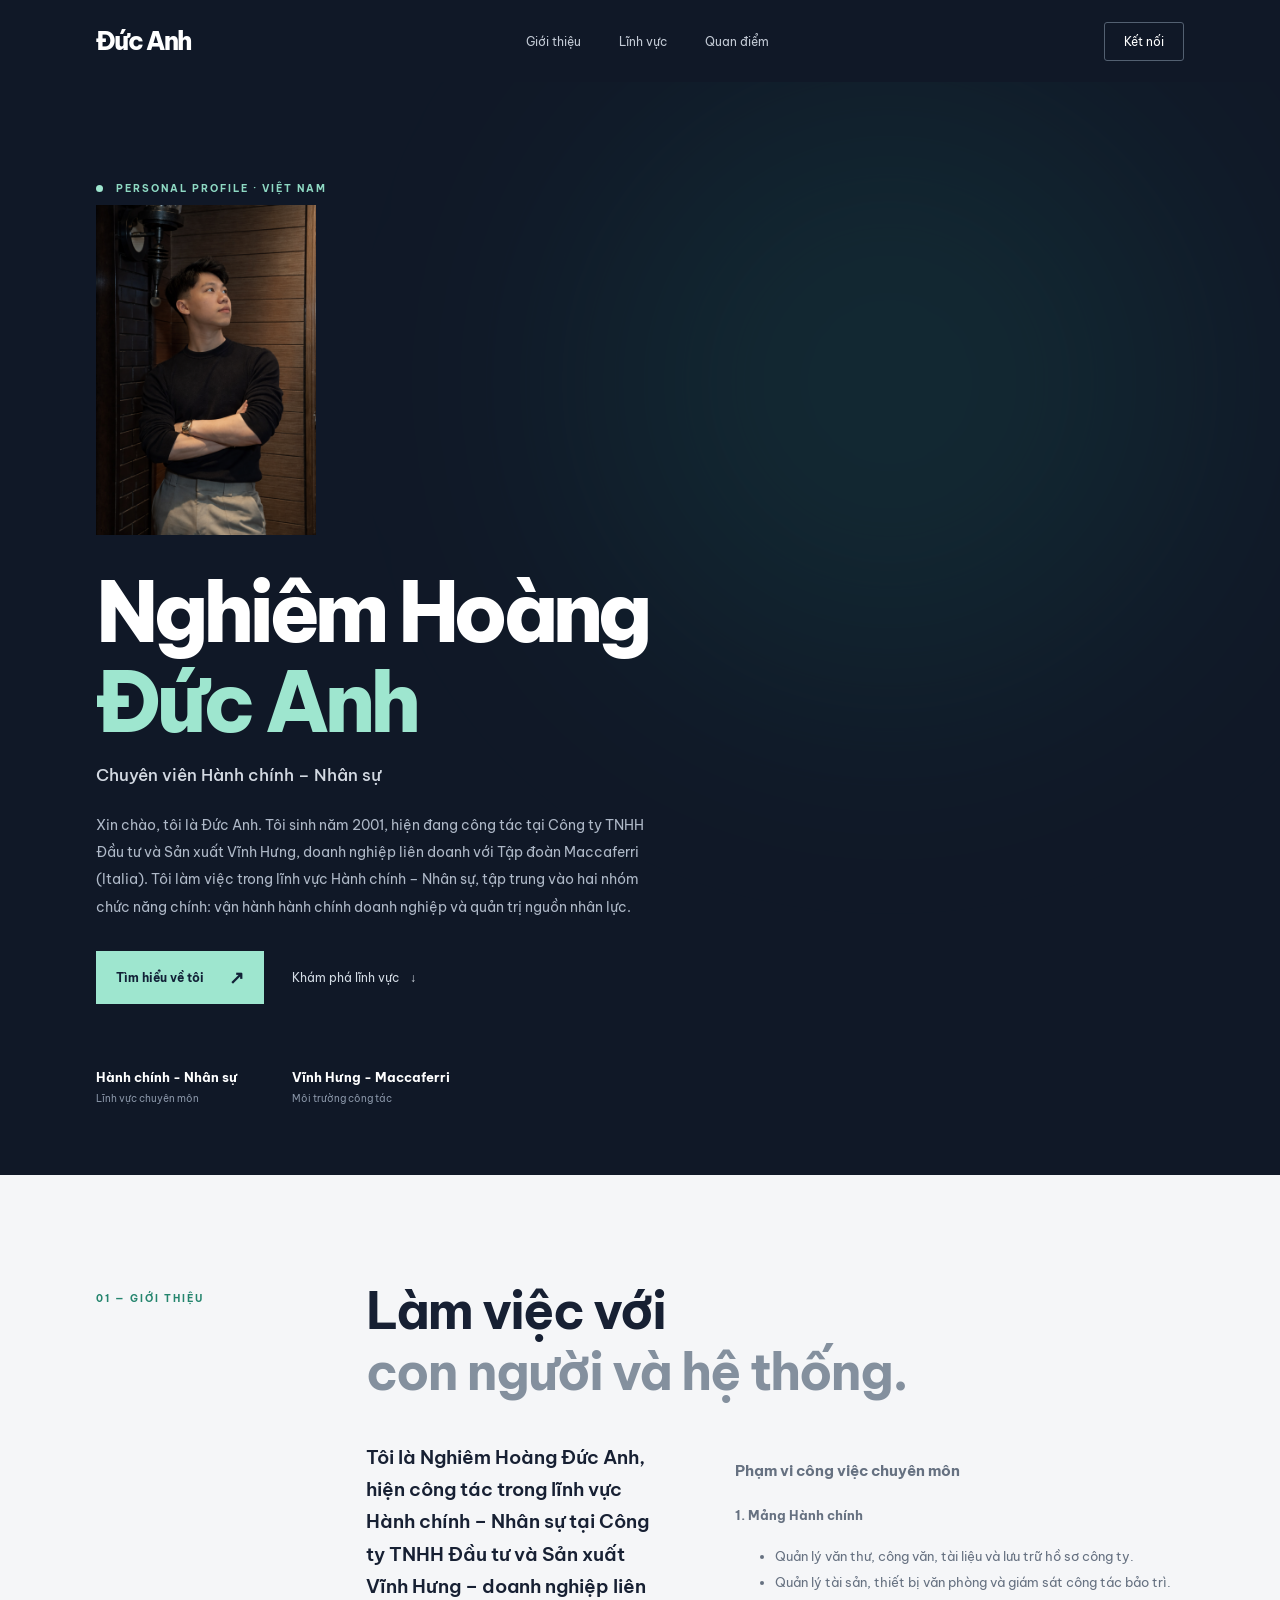
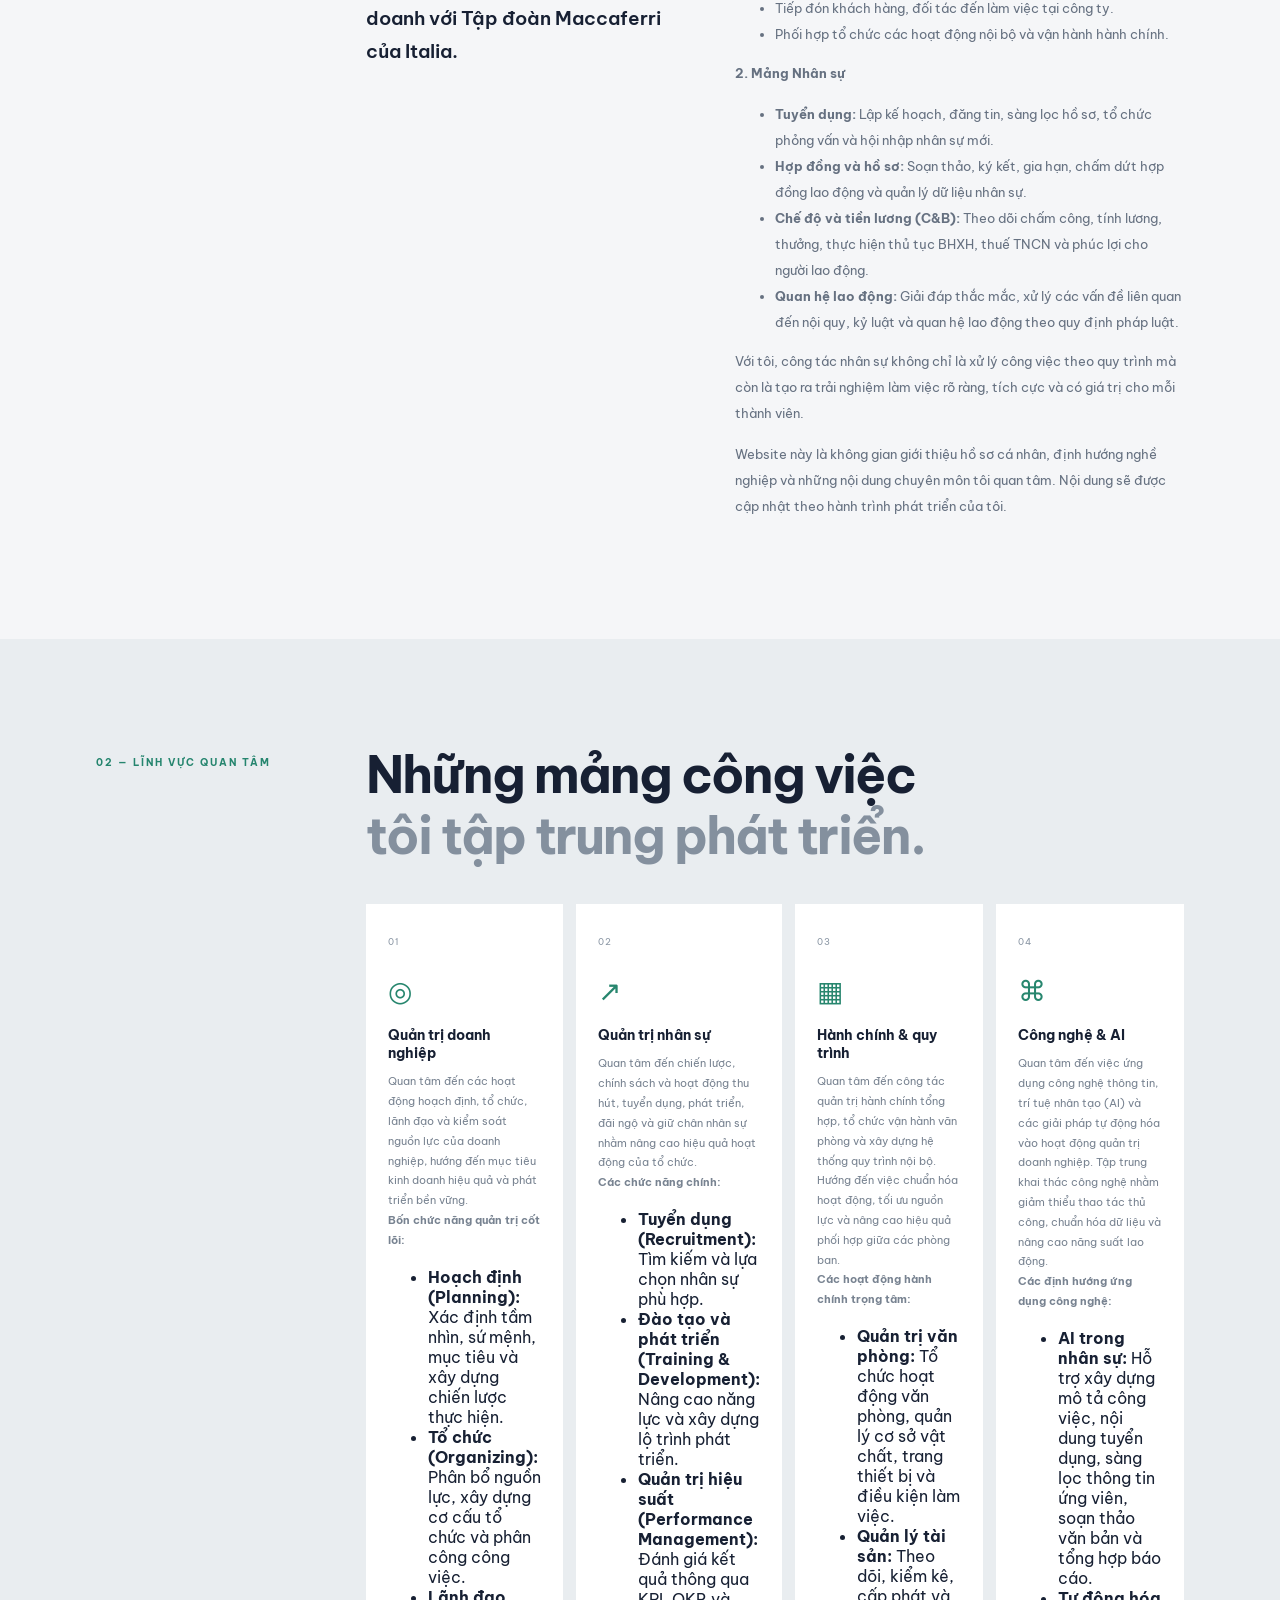
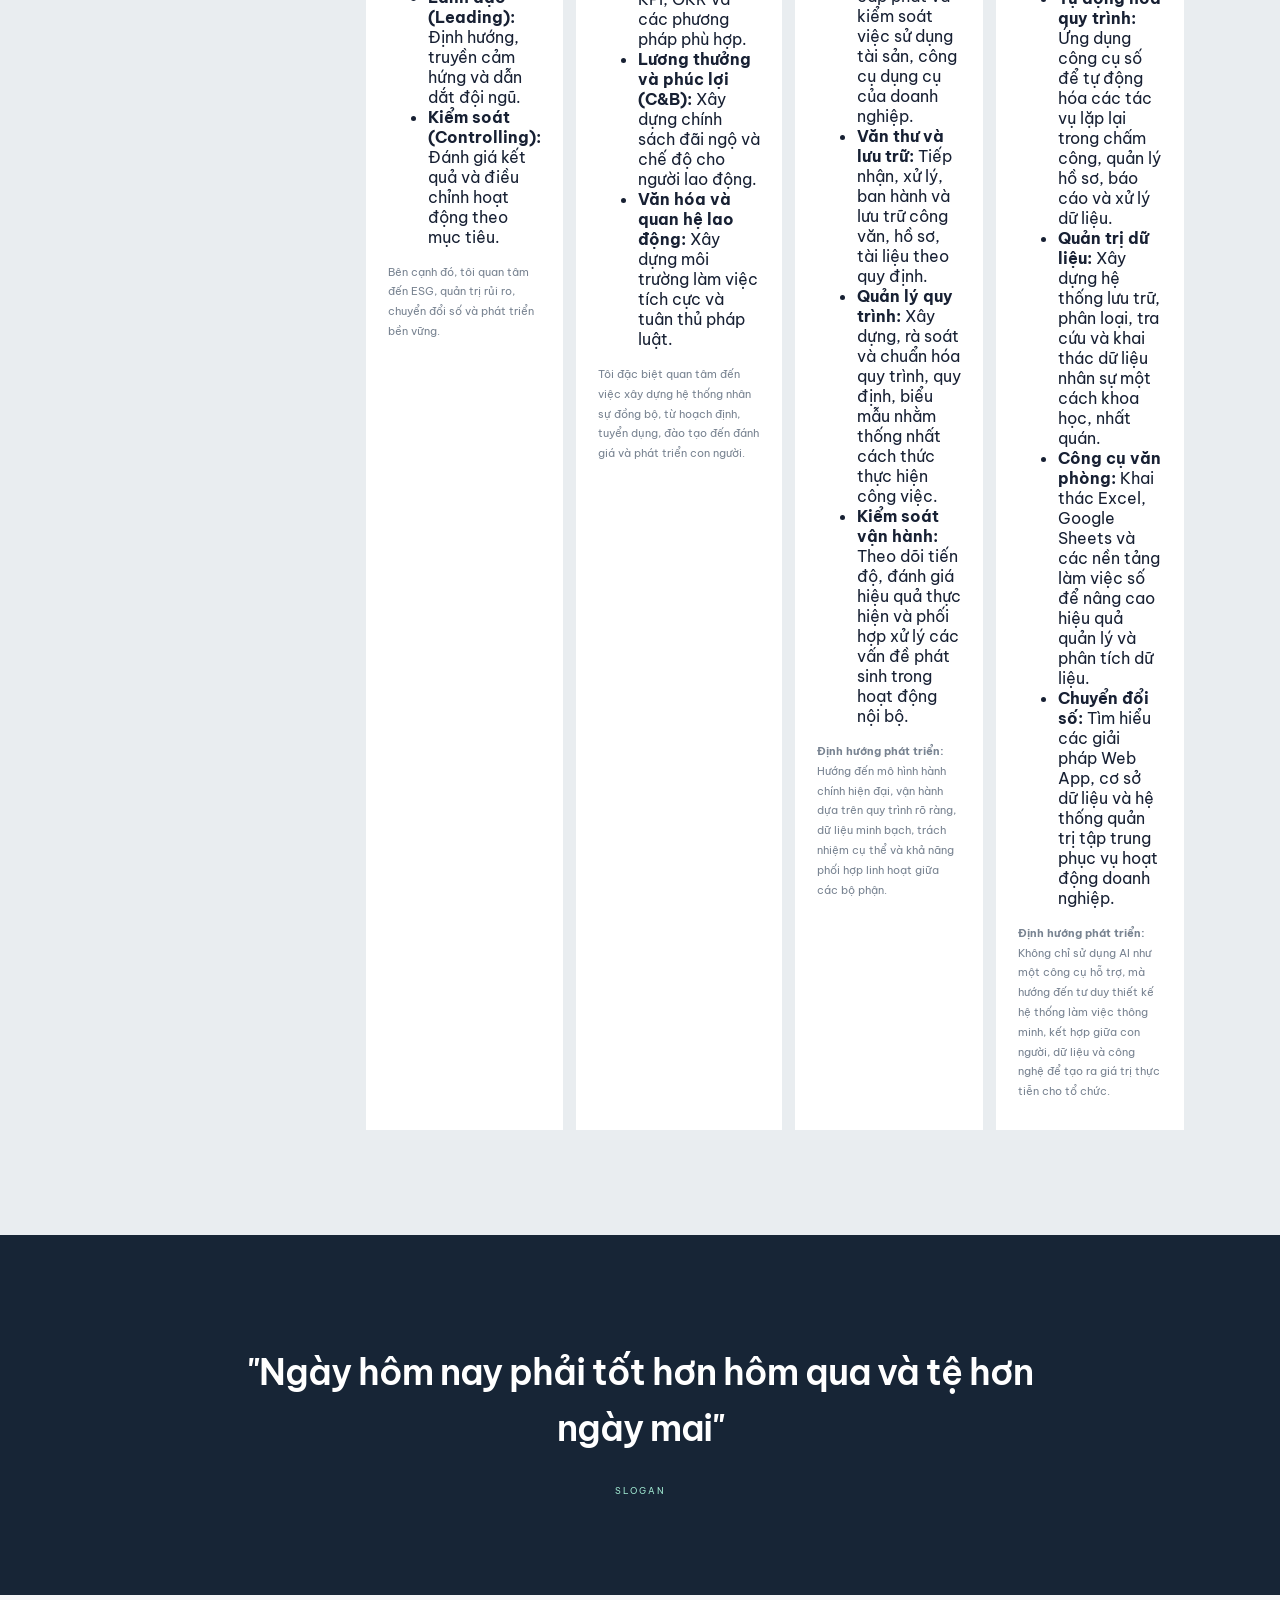
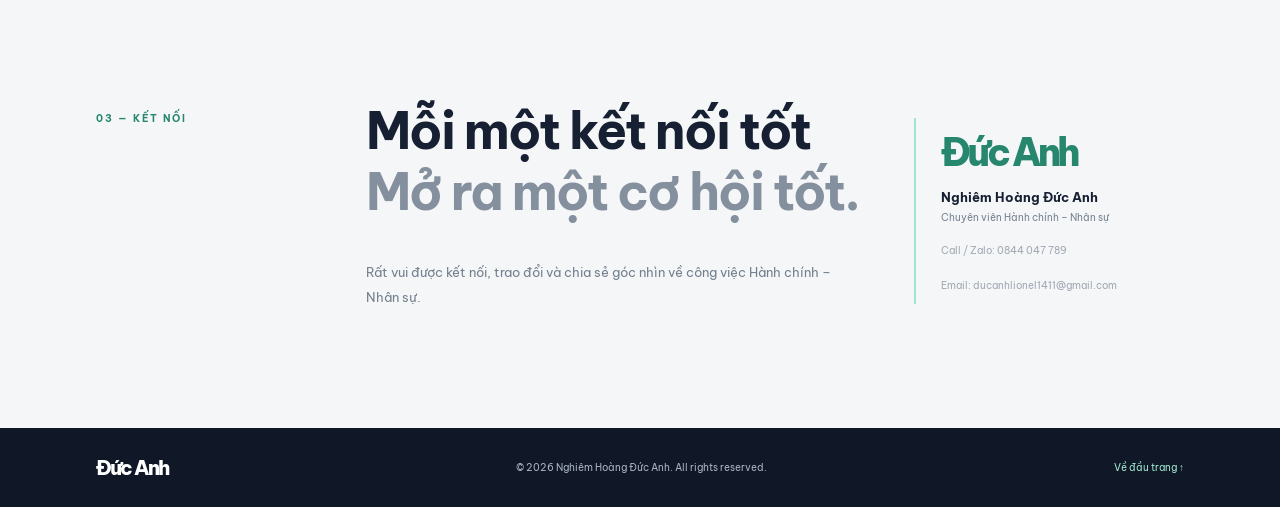
==== commit fa11240f: "Update organization and location names in index.html" ====
--- a/index.html
+++ b/index.html
@@ -92,12 +92,12 @@
 
           <div class="hero-meta">
             <div>
-              <strong>HCNS</strong>
+              <strong>Hành chính - Nhân sự</strong>
               <span>Lĩnh vực chuyên môn</span>
             </div>
 
             <div>
-              <strong>Vĩnh Hưng</strong>
+              <strong>Vĩnh Hưng - Maccaferri</strong>
               <span>Môi trường công tác</span>
             </div>
           </div>
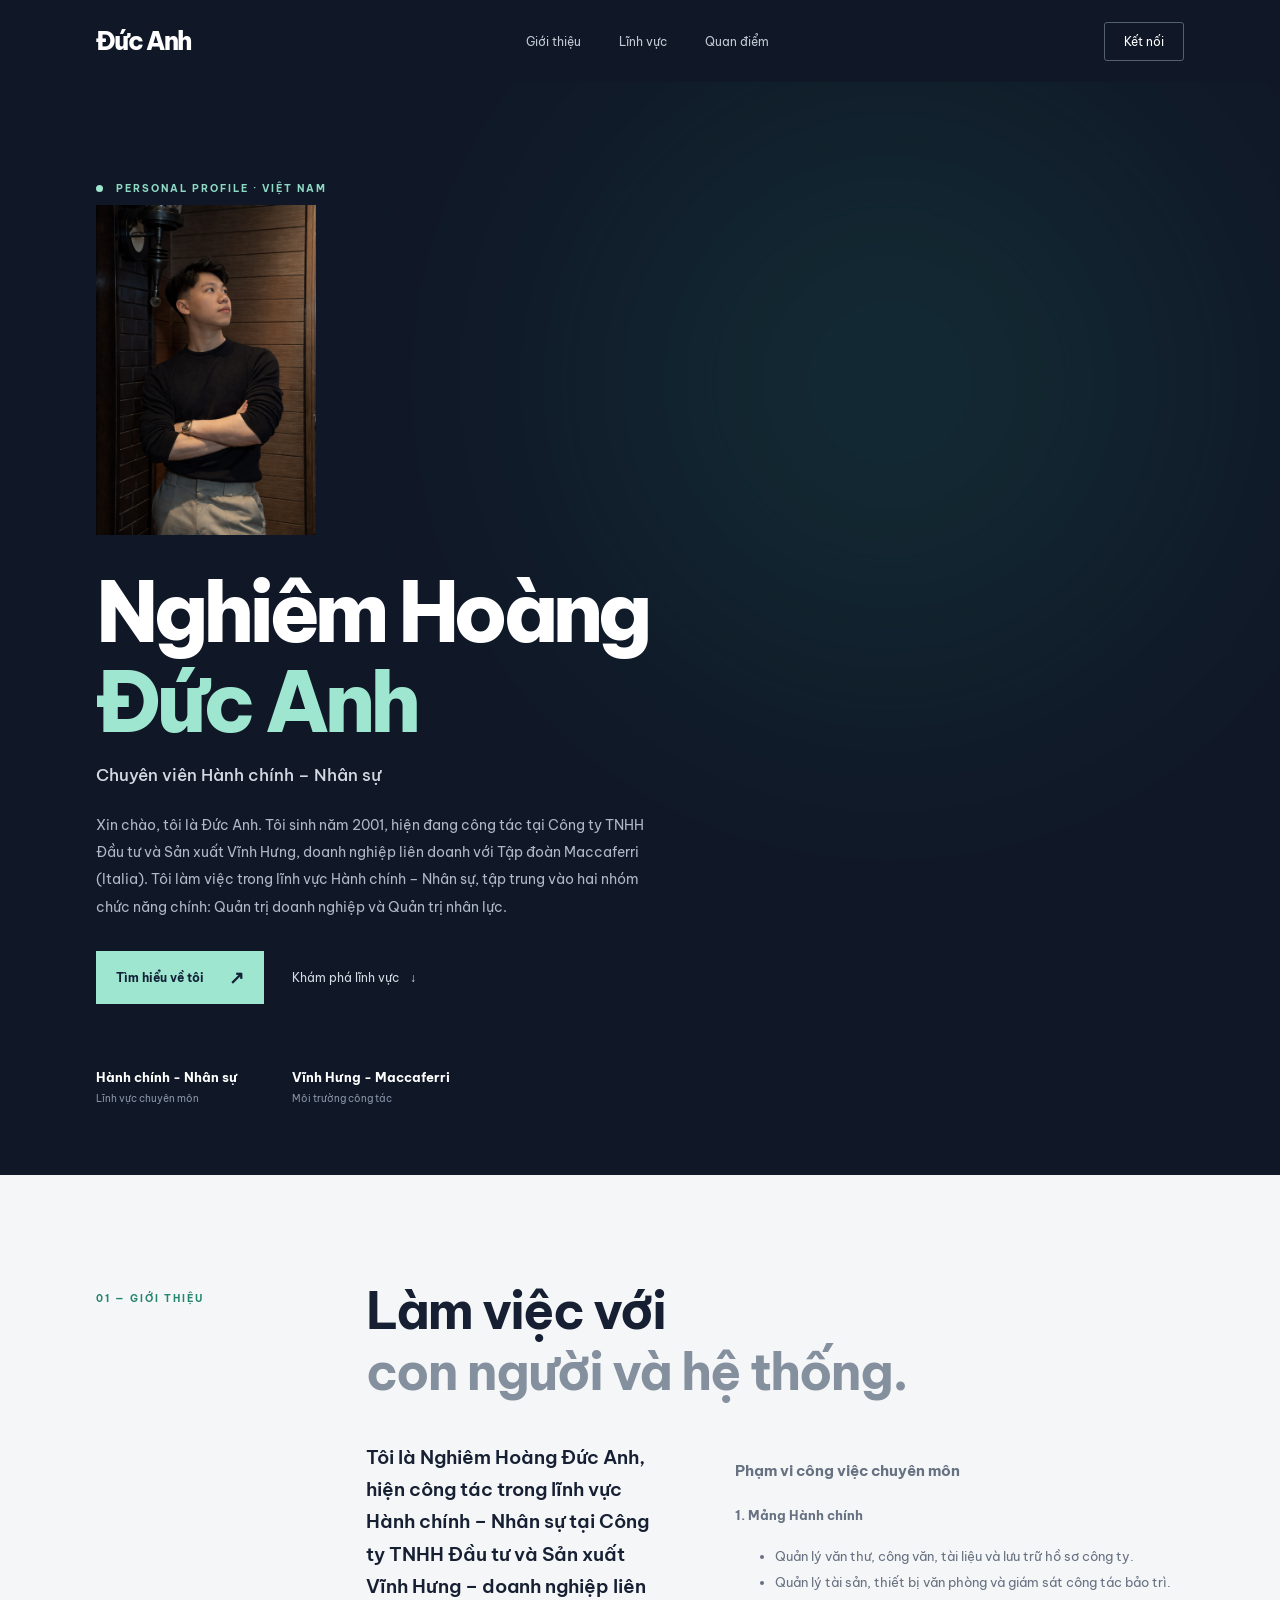
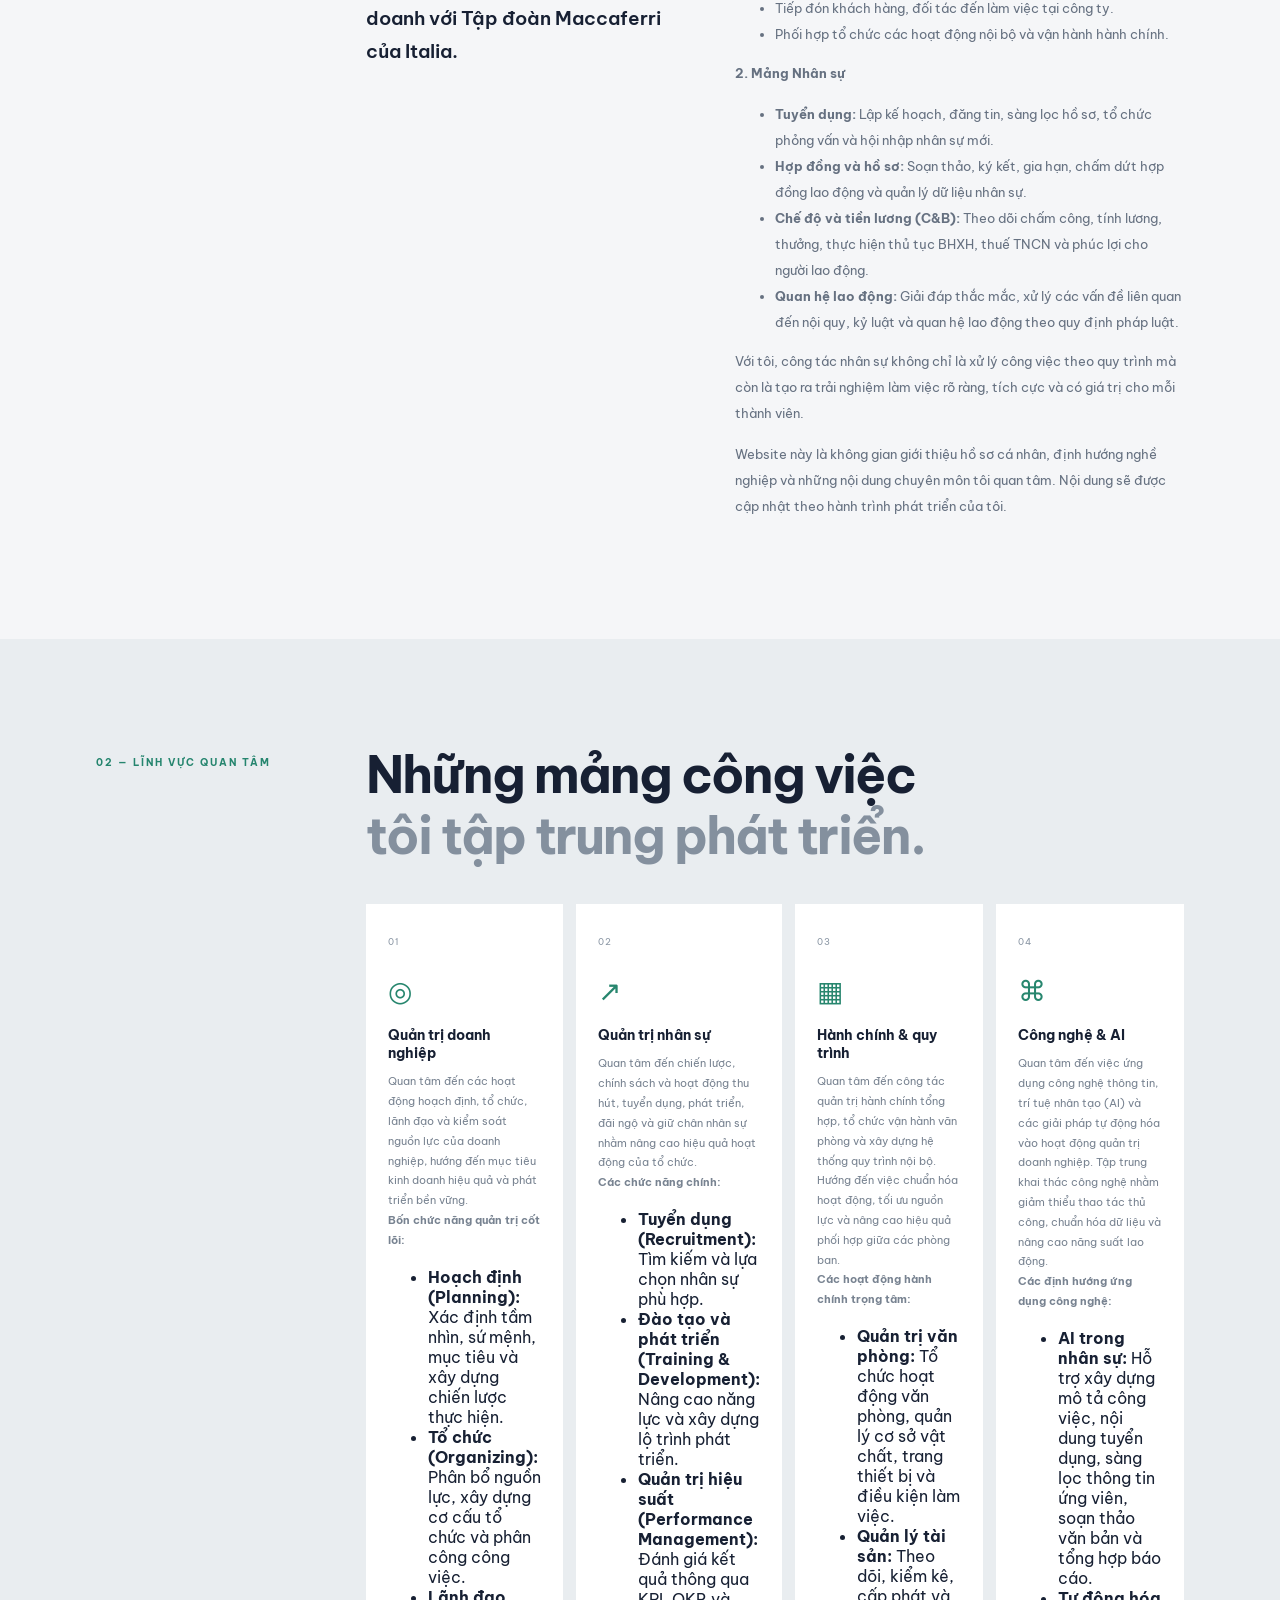
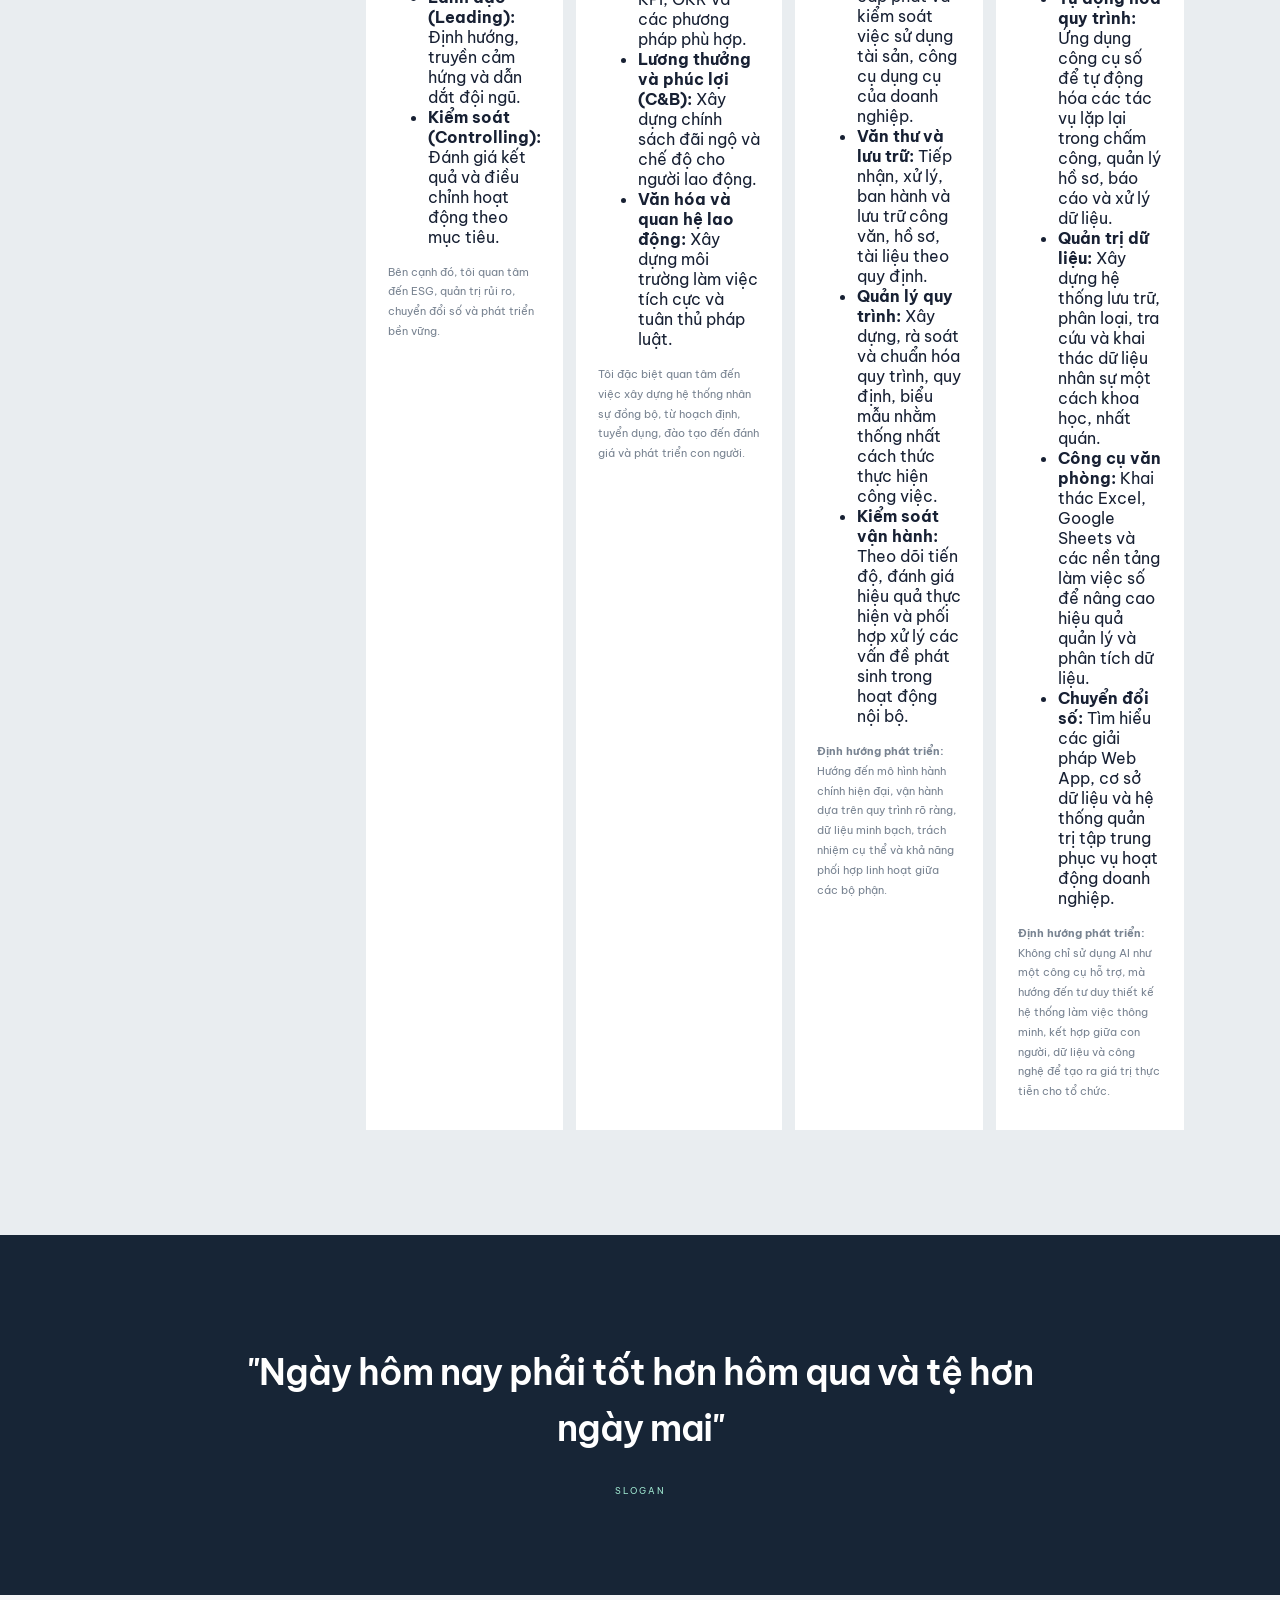
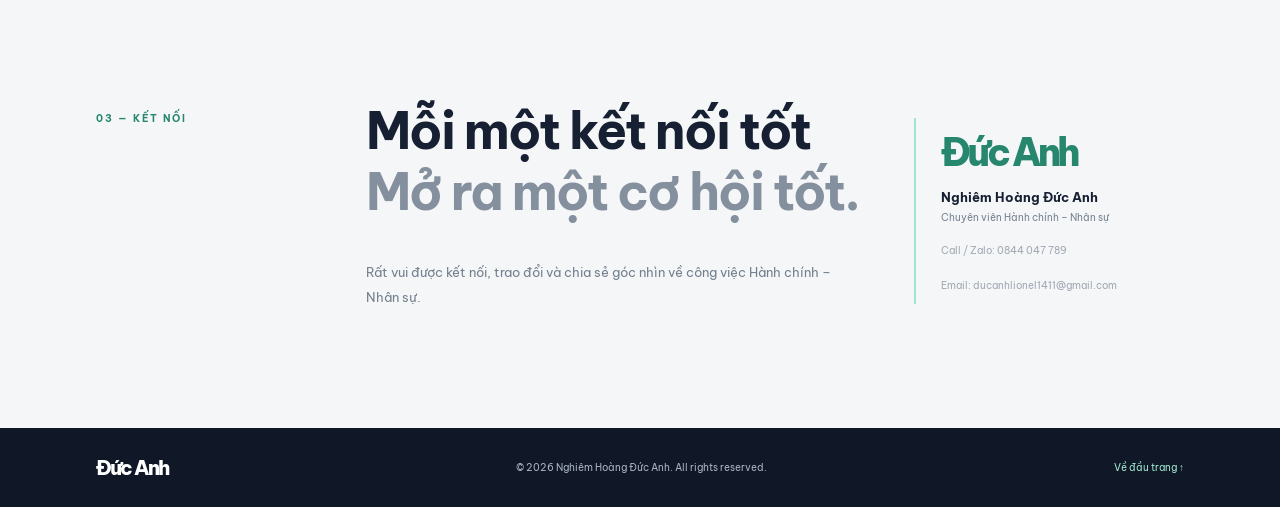
==== commit 5d9134ae: "Update job function descriptions in index.html" ====
--- a/index.html
+++ b/index.html
@@ -82,7 +82,7 @@
           <p class="intro">
             Xin chào, tôi là Đức Anh. Tôi sinh năm 2001, hiện đang công tác tại Công ty TNHH Đầu tư và Sản xuất Vĩnh Hưng, doanh nghiệp liên doanh với Tập đoàn Maccaferri (Italia).
 
-            Tôi làm việc trong lĩnh vực Hành chính – Nhân sự, tập trung vào hai nhóm chức năng chính: vận hành hành chính doanh nghiệp và quản trị nguồn nhân lực.
+            Tôi làm việc trong lĩnh vực Hành chính – Nhân sự, tập trung vào hai nhóm chức năng chính: Quản trị doanh nghiệp và Quản trị nhân lực.
           </p>
 
           <div class="hero-actions">
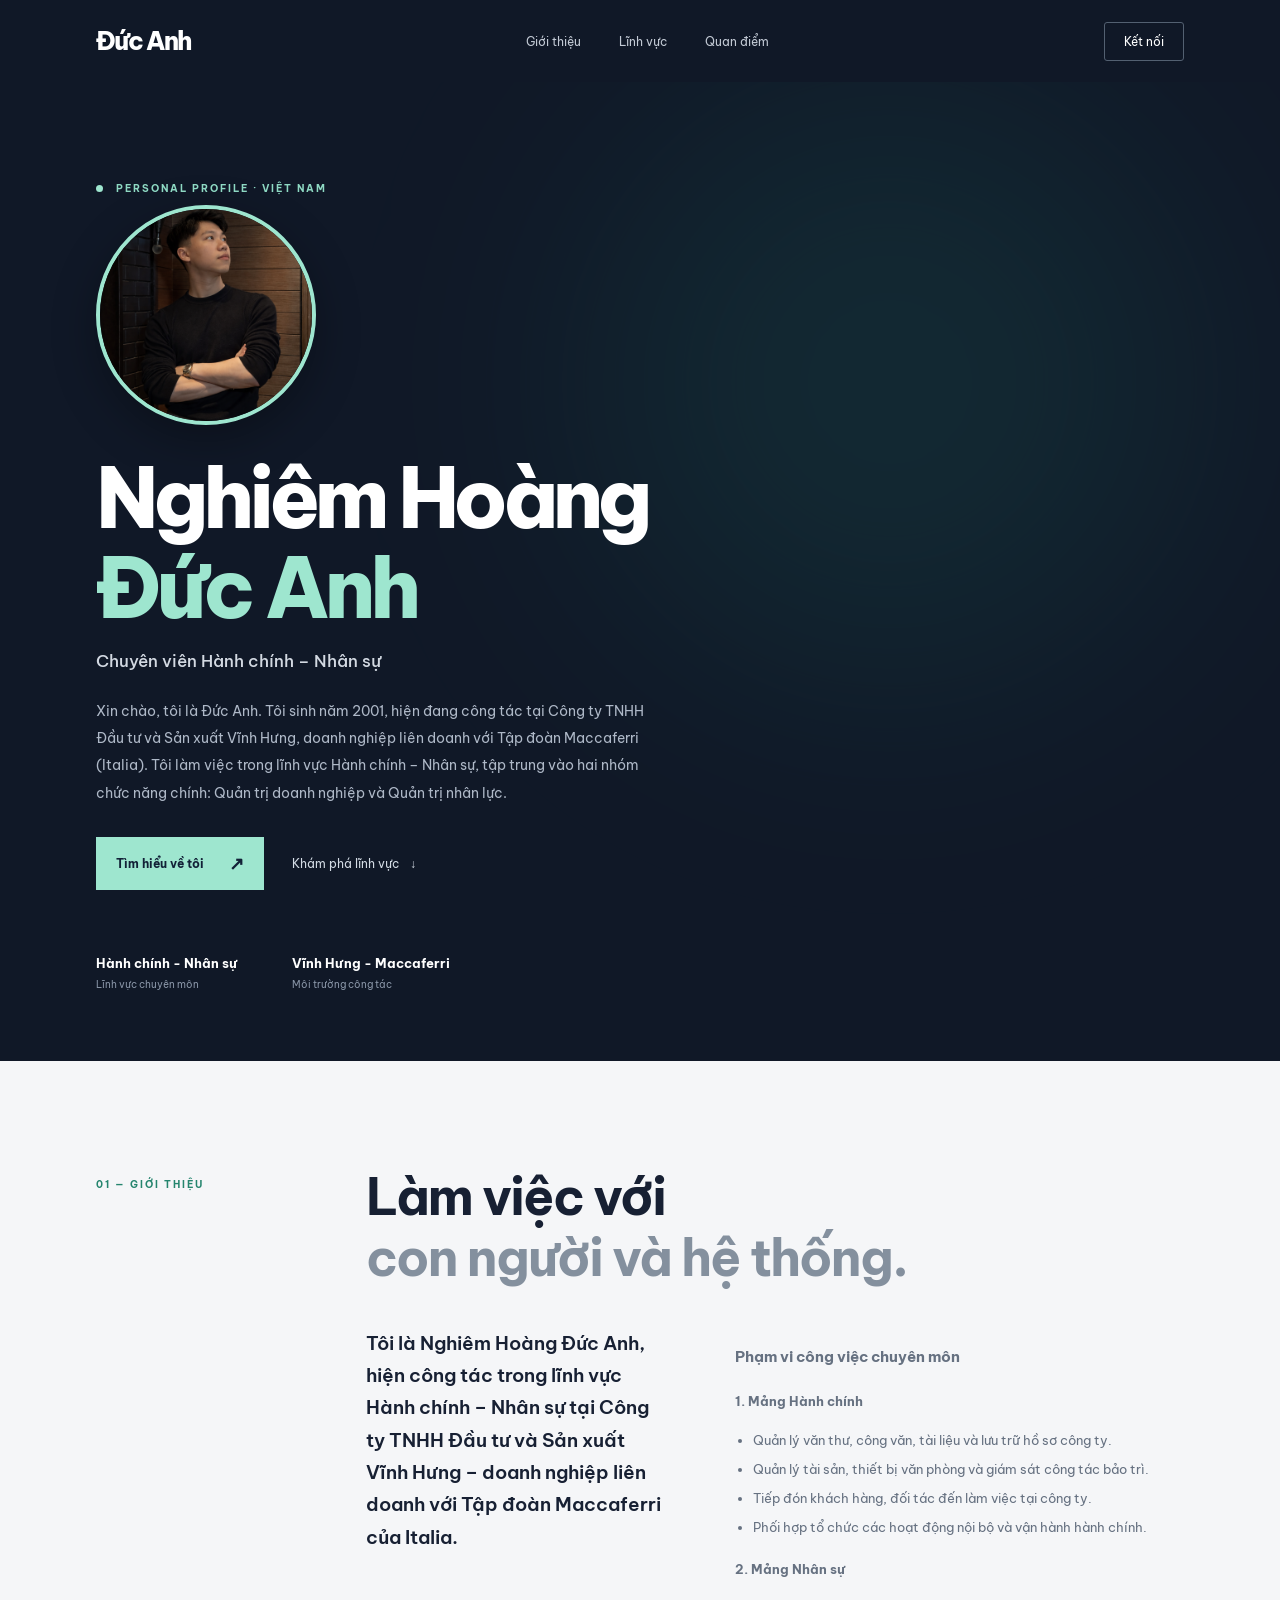
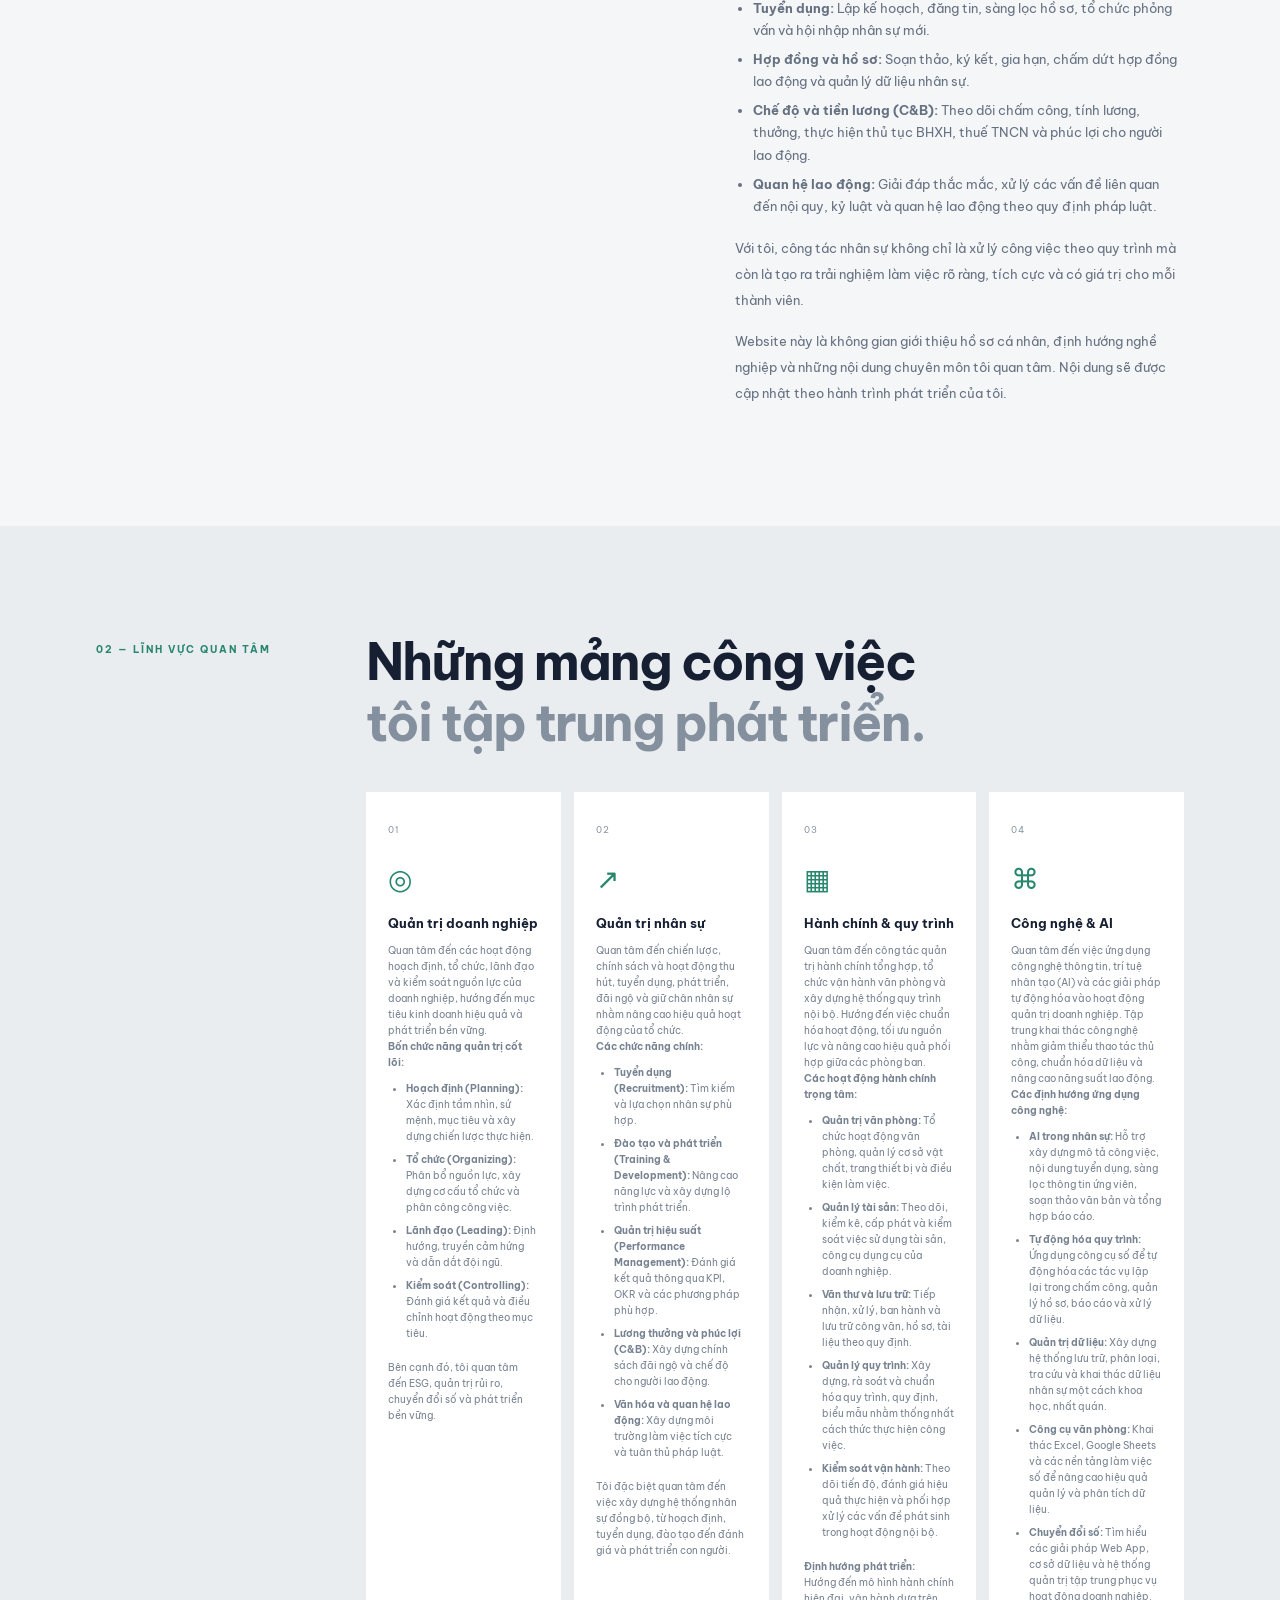
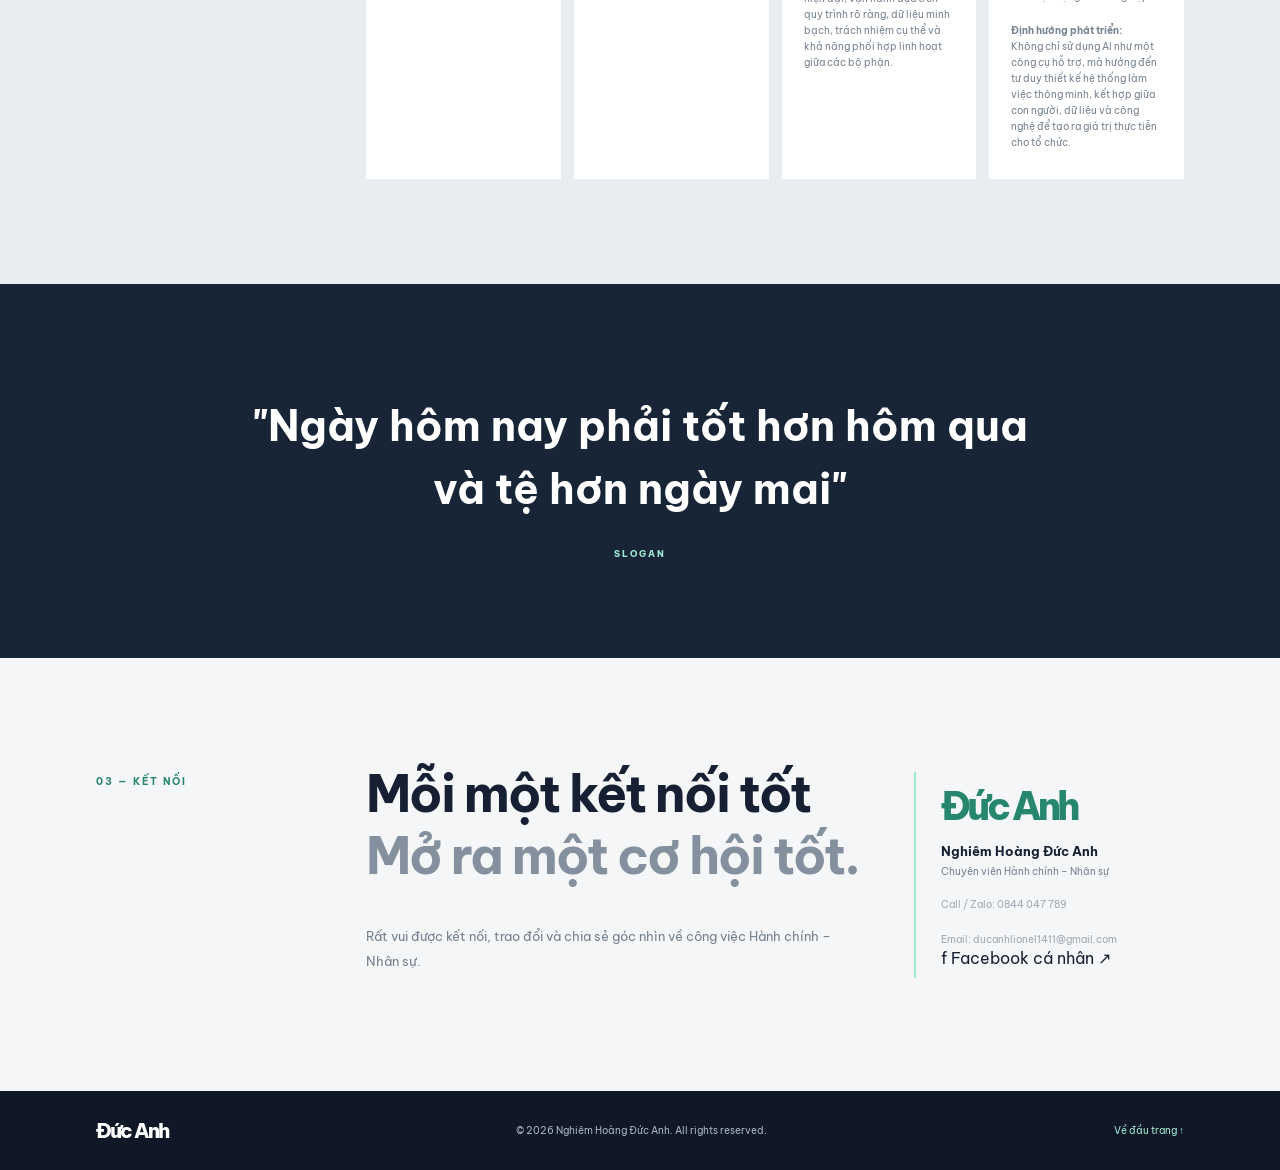
==== commit d2f0ae0e: "Add Facebook link to index.html Added a personal Facebook link to the footer." ====
--- a/index.html
+++ b/index.html
@@ -13,8 +13,10 @@
   <meta property="og:type" content="website">
   <meta property="og:title" content="Nghiêm Hoàng Đức Anh | Hồ sơ cá nhân">
   <meta property="og:description" content="Hồ sơ cá nhân và hành trình phát triển trong lĩnh vực Hành chính – Nhân sự.">
-  <meta property="og:locale" content="vi_VN">
-  <meta property="og:image" content="https://ducanh1411.github.io/nghiemhoangducanh.github.io/images/nghiemhoangducanh.png">
+ <meta property="og:locale" content="vi_VN">
+<meta property="og:image" content="https://ducanh1411.github.io/nghiemhoangducanh.github.io/images/nghiemhoangducanh.png">
+<meta property="og:image:alt" content="Ảnh chân dung Nghiêm Hoàng Đức Anh">
+<meta property="og:image:type" content="image/png">
 
   <link rel="canonical" href="https://ducanh1411.github.io/nghiemhoangducanh.github.io/">
   <link rel="icon" href="favicon.svg" type="image/svg+xml">
@@ -25,20 +27,29 @@
 
   <link rel="stylesheet" href="style.css">
 
-  <script type="application/ld+json">
-  {
-    "@context": "https://schema.org",
-    "@type": "Person",
-    "name": "Nghiêm Hoàng Đức Anh",
-    "image": "https://ducanh1411.github.io/nghiemhoangducanh.github.io/images/nghiemhoangducanh.png",
-    "jobTitle": "Chuyên viên Hành chính – Nhân sự",
-    "worksFor": {
-      "@type": "Organization",
-      "name": "Công ty TNHH Đầu tư và Sản xuất Vĩnh Hưng"
-    },
-    "url": "https://ducanh1411.github.io/nghiemhoangducanh.github.io/"
-  }
-  </script>
+<script type="application/ld+json">
+{
+  "@context": "https://schema.org",
+  "@type": "Person",
+  "name": "Nghiêm Hoàng Đức Anh",
+  "alternateName": "Duc Anh",
+  "image": {
+    "@type": "ImageObject",
+    "url": "https://ducanh1411.github.io/nghiemhoangducanh.github.io/images/nghiemhoangducanh.png"
+  },
+  "description": "Nghiêm Hoàng Đức Anh – Chuyên viên Hành chính – Nhân sự, quan tâm đến quản trị nhân sự, quản trị doanh nghiệp và ứng dụng công nghệ AI.",
+  "jobTitle": "Chuyên viên Hành chính – Nhân sự",
+  "worksFor": {
+    "@type": "Organization",
+    "name": "Công ty TNHH Đầu tư và Sản xuất Vĩnh Hưng"
+  },
+  "url": "https://ducanh1411.github.io/nghiemhoangducanh.github.io/",
+  "mainEntityOfPage": "https://ducanh1411.github.io/nghiemhoangducanh.github.io/",
+  "sameAs": [
+    "https://www.facebook.com/dduwcsanh.141101"
+  ]
+}
+</script>
 </head>
 
 <body>
@@ -291,6 +302,17 @@
           <small class="muted">
             Email: ducanhlionel1411@gmail.com
           </small>
+
+          <a class="facebook-link"
+   href="https://www.facebook.com/dduwcsanh.141101"
+   target="_blank"
+   rel="noopener noreferrer"
+   aria-label="Facebook cá nhân của Nghiêm Hoàng Đức Anh">
+  <span class="facebook-icon">f</span>
+  Facebook cá nhân
+  <span>↗</span>
+</a>
+          
         </div>
 
       </div>
--- a/style.css
+++ b/style.css
@@ -1,19 +1,20 @@
-*{box-sizing:border-box}html{scroll-behavior:smooth}body{margin:0;background:#f5f6f8;color:#172033;font-family:"Be Vietnam Pro",Arial,sans-serif}a{color:inherit;text-decoration:none}.topbar{height:82px;padding:0 7.5%;display:flex;align-items:center;justify-content:space-between;background:#101827;color:#fff}.brand{font-size:25px;font-weight:800;letter-spacing:-2px}.brand span{color:#9ee6cf}.topbar nav{display:flex;gap:38px;color:#c3cad5;font-size:12px}.topbar nav a:hover,.text-link:hover{color:#9ee6cf}.nav-cta{font-size:12px;border:1px solid #536071;padding:11px 19px;border-radius:3px}.hero{min-height:650px;background:#101827;color:white;padding:90px 7.5% 70px;display:grid;grid-template-columns:1.05fr .95fr;align-items:center;position:relative;overflow:hidden}.hero-glow{position:absolute;width:600px;height:600px;border-radius:50%;background:#1c665d;filter:blur(130px);opacity:.22;right:7%;top:0}.hero-copy{position:relative;z-index:1;max-width:650px}.eyebrow,.section-kicker{font-size:10px;letter-spacing:2px;font-weight:700;color:#8ed9c3}.dot{display:inline-block;width:7px;height:7px;border-radius:50%;background:#9ee6cf;margin-right:9px}.hero h1{font-size:clamp(52px,6.5vw,88px);line-height:1.08;letter-spacing:-5px;margin:28px 0 15px;font-weight:800}.hero h1 em{font-style:normal;color:#9ee6cf}.role{font-size:17px;color:#d3d9e2;font-weight:500}.intro{max-width:560px;color:#aeb8c7;font-size:14px;line-height:1.95;margin:26px 0 30px}.hero-actions{display:flex;align-items:center;gap:28px}.button{display:inline-flex;gap:25px;align-items:center;padding:15px 20px;font-size:12px;font-weight:700}.primary{background:#9ee6cf;color:#122137}.primary span{font-size:18px}.text-link{font-size:12px;color:#d4dce5}.text-link span{margin-left:8px}.hero-meta{display:flex;gap:55px;margin-top:65px}.hero-meta div{display:flex;flex-direction:column;gap:7px}.hero-meta strong{font-size:13px}.hero-meta span{font-size:10px;color:#8995a7}.hero-visual{height:430px;position:relative;display:flex;align-items:center;justify-content:center}.orbit{position:absolute;border:1px solid rgba(158,230,207,.22);border-radius:50%;transform:rotate(-25deg)}.orbit-one{width:390px;height:300px}.orbit-two{width:480px;height:370px;transform:rotate(35deg)}.monogram{width:250px;height:250px;border:1px solid rgba(158,230,207,.55);border-radius:50%;display:flex;align-items:center;justify-content:center;font-size:105px;font-weight:800;letter-spacing:-14px;color:#fff;background:radial-gradient(circle at 35% 30%,#294d55,#17283a 70%);box-shadow:0 20px 90px #050b15}.monogram span{color:#9ee6cf}.visual-caption{position:absolute;bottom:12px;left:7%;right:7%;display:flex;justify-content:space-between;font-size:8px;letter-spacing:1.5px;color:#8995a7}.floating-card{position:absolute;right:0;top:60px;background:#fff;color:#172033;padding:14px 18px;display:flex;align-items:center;gap:12px;box-shadow:0 15px 45px #080f1b55}.card-icon{font-size:25px;color:#27866e}.floating-card b,.floating-card small{display:block}.floating-card b{font-size:11px}.floating-card small{font-size:9px;color:#7d8795;margin-top:4px}.section{padding:105px 7.5%;display:grid;grid-template-columns:220px 1fr;gap:50px}.section-kicker{color:#25856e;padding-top:12px}.section h2{font-size:clamp(34px,4vw,52px);line-height:1.2;letter-spacing:-2px;margin:0 0 38px}.section h2 span{color:#84909e}.about-grid{display:grid;grid-template-columns:.8fr 1.2fr;gap:70px}.lead{font-size:19px;line-height:1.7;font-weight:600;margin:0}.body-copy{font-size:13px;line-height:2;color:#667181}.body-copy p{margin:0 0 15px}.focus{background:#e9edf0}.focus-grid{display:grid;grid-template-columns:repeat(4,1fr);gap:13px}.focus-card{background:#fff;padding:25px 22px 28px;min-height:235px;position:relative}.number{font-size:9px;color:#8a96a4;letter-spacing:1px}.symbol{font-size:28px;color:#27866e;margin:24px 0 18px}.focus-card h3{font-size:14px;margin:0 0 10px}.focus-card p{font-size:11px;line-height:1.8;color:#788391;margin:0}.quote-section{background:#172536;color:#fff;text-align:center;padding:90px 18%;}.quote-mark{font-size:70px;line-height:.8;color:#9ee6cf}.quote-section blockquote{font-size:clamp(23px,3vw,36px);line-height:1.55;letter-spacing:-1px;margin:20px auto 28px;max-width:850px;font-weight:600}.quote-section p{font-size:9px;letter-spacing:2px;color:#9ee6cf}.contact{background:#f5f6f8}.contact-inner{display:flex;justify-content:space-between;gap:50px}.contact-inner>div:first-child{max-width:570px}.contact-inner>div:first-child p{font-size:13px;color:#74808e;line-height:1.9}.contact-note{min-width:270px;border-left:2px solid #9ee6cf;padding:10px 0 10px 25px;align-self:center}.contact-mark{font-size:38px;font-weight:800;letter-spacing:-4px;color:#27866e}.contact-note p{font-size:13px;font-weight:700;margin:13px 0 5px}.contact-note small{display:block;font-size:10px;color:#778391;margin-top:6px}.contact-note .muted{max-width:250px;line-height:1.7;margin-top:18px;color:#a0a8b2}footer{background:#101827;color:#a9b3c0;padding:27px 7.5%;display:flex;align-items:center;justify-content:space-between;font-size:10px}footer .brand{color:#fff;font-size:20px}footer>a:last-child{color:#9ee6cf}@media(max-width:850px){.hero{grid-template-columns:1fr;padding-top:70px}.hero-visual{height:350px;margin-top:35px}.section{grid-template-columns:1fr;gap:25px;padding:75px 7%}.about-grid{gap:25px}.focus-grid{grid-template-columns:repeat(2,1fr)}.topbar{padding:0 6%}.topbar nav{gap:15px}.contact-inner{flex-direction:column}.contact-note{align-self:flex-start}}@media(max-width:520px){.topbar{height:70px}.topbar nav{display:none}.hero{padding:65px 7% 45px}.hero h1{letter-spacing:-3px}.hero-meta{gap:30px;margin-top:45px}.hero-visual{height:290px}.monogram{width:190px;height:190px;font-size:80px}.orbit-one{width:290px;height:230px}.orbit-two{width:340px;height:270px}.floating-card{right:-5px;top:25px;padding:10px}.visual-caption{font-size:7px}.about-grid{grid-template-columns:1fr}.focus-grid{grid-template-columns:1fr 1fr;gap:9px}.focus-card{padding:18px 15px;min-height:220px}.section h2{margin-bottom:25px}.quote-section{padding:75px 8%}footer{gap:15px;flex-wrap:wrap}footer>span{order:3;width:100%}  
-/* 1. ẢNH CHÂN DUNG */
-.hero-content img,
-.hero-copy img {
+*{box-sizing:border-box}html{scroll-behavior:smooth}body{margin:0;background:#f5f6f8;color:#172033;font-family:"Be Vietnam Pro",Arial,sans-serif}a{color:inherit;text-decoration:none}.topbar{height:82px;padding:0 7.5%;display:flex;align-items:center;justify-content:space-between;background:#101827;color:#fff}.brand{font-size:25px;font-weight:800;letter-spacing:-2px}.brand span{color:#9ee6cf}.topbar nav{display:flex;gap:38px;color:#c3cad5;font-size:12px}.topbar nav a:hover,.text-link:hover{color:#9ee6cf}.nav-cta{font-size:12px;border:1px solid #536071;padding:11px 19px;border-radius:3px}.hero{min-height:650px;background:#101827;color:white;padding:90px 7.5% 70px;display:grid;grid-template-columns:1.05fr .95fr;align-items:center;position:relative;overflow:hidden}.hero-glow{position:absolute;width:600px;height:600px;border-radius:50%;background:#1c665d;filter:blur(130px);opacity:.22;right:7%;top:0}.hero-copy{position:relative;z-index:1;max-width:650px}.eyebrow,.section-kicker{font-size:10px;letter-spacing:2px;font-weight:700;color:#8ed9c3}.dot{display:inline-block;width:7px;height:7px;border-radius:50%;background:#9ee6cf;margin-right:9px}.hero h1{font-size:clamp(52px,6.5vw,88px);line-height:1.08;letter-spacing:-5px;margin:28px 0 15px;font-weight:800}.hero h1 em{font-style:normal;color:#9ee6cf}.role{font-size:17px;color:#d3d9e2;font-weight:500}.intro{max-width:560px;color:#aeb8c7;font-size:14px;line-height:1.95;margin:26px 0 30px}.hero-actions{display:flex;align-items:center;gap:28px}.button{display:inline-flex;gap:25px;align-items:center;padding:15px 20px;font-size:12px;font-weight:700}.primary{background:#9ee6cf;color:#122137}.primary span{font-size:18px}.text-link{font-size:12px;color:#d4dce5}.text-link span{margin-left:8px}.hero-meta{display:flex;gap:55px;margin-top:65px}.hero-meta div{display:flex;flex-direction:column;gap:7px}.hero-meta strong{font-size:13px}.hero-meta span{font-size:10px;color:#8995a7}.hero-visual{height:430px;position:relative;display:flex;align-items:center;justify-content:center}.orbit{position:absolute;border:1px solid rgba(158,230,207,.22);border-radius:50%;transform:rotate(-25deg)}.orbit-one{width:390px;height:300px}.orbit-two{width:480px;height:370px;transform:rotate(35deg)}.monogram{width:250px;height:250px;border:1px solid rgba(158,230,207,.55);border-radius:50%;display:flex;align-items:center;justify-content:center;font-size:105px;font-weight:800;letter-spacing:-14px;color:#fff;background:radial-gradient(circle at 35% 30%,#294d55,#17283a 70%);box-shadow:0 20px 90px #050b15}.monogram span{color:#9ee6cf}.visual-caption{position:absolute;bottom:12px;left:7%;right:7%;display:flex;justify-content:space-between;font-size:8px;letter-spacing:1.5px;color:#8995a7}.floating-card{position:absolute;right:0;top:60px;background:#fff;color:#172033;padding:14px 18px;display:flex;align-items:center;gap:12px;box-shadow:0 15px 45px #080f1b55}.card-icon{font-size:25px;color:#27866e}.floating-card b,.floating-card small{display:block}.floating-card b{font-size:11px}.floating-card small{font-size:9px;color:#7d8795;margin-top:4px}.section{padding:105px 7.5%;display:grid;grid-template-columns:220px 1fr;gap:50px}.section-kicker{color:#25856e;padding-top:12px}.section h2{font-size:clamp(34px,4vw,52px);line-height:1.2;letter-spacing:-2px;margin:0 0 38px}.section h2 span{color:#84909e}.about-grid{display:grid;grid-template-columns:.8fr 1.2fr;gap:70px}.lead{font-size:19px;line-height:1.7;font-weight:600;margin:0}.body-copy{font-size:13px;line-height:2;color:#667181}.body-copy p{margin:0 0 15px}.focus{background:#e9edf0}.focus-grid{display:grid;grid-template-columns:repeat(4,1fr);gap:13px}.focus-card{background:#fff;padding:25px 22px 28px;min-height:235px;position:relative}.number{font-size:9px;color:#8a96a4;letter-spacing:1px}.symbol{font-size:28px;color:#27866e;margin:24px 0 18px}.focus-card h3{font-size:14px;margin:0 0 10px}.focus-card p{font-size:11px;line-height:1.8;color:#788391;margin:0}.quote-section{background:#172536;color:#fff;text-align:center;padding:90px 18%;}.quote-mark{font-size:70px;line-height:.8;color:#9ee6cf}.quote-section blockquote{font-size:clamp(23px,3vw,36px);line-height:1.55;letter-spacing:-1px;margin:20px auto 28px;max-width:850px;font-weight:600}.quote-section p{font-size:22px !important;font-weight:800 !important;letter-spacing:5px !important;color:#9ee6cf !important;margin-top:25px !important}.contact{background:#f5f6f8}.contact-inner{display:flex;justify-content:space-between;gap:50px}.contact-inner>div:first-child{max-width:570px}.contact-inner>div:first-child p{font-size:13px;color:#74808e;line-height:1.9}.contact-note{min-width:270px;border-left:2px solid #9ee6cf;padding:10px 0 10px 25px;align-self:center}.contact-mark{font-size:38px;font-weight:800;letter-spacing:-4px;color:#27866e}.contact-note p{font-size:13px;font-weight:700;margin:13px 0 5px}.contact-note small{display:block;font-size:10px;color:#778391;margin-top:6px}.contact-note .muted{max-width:250px;line-height:1.7;margin-top:18px;color:#a0a8b2}footer{background:#101827;color:#a9b3c0;padding:27px 7.5%;display:flex;align-items:center;justify-content:space-between;font-size:10px}footer .brand{color:#fff;font-size:20px}footer>a:last-child{color:#9ee6cf}@media(max-width:850px){.hero{grid-template-columns:1fr;padding-top:70px}.hero-visual{height:350px;margin-top:35px}.section{grid-template-columns:1fr;gap:25px;padding:75px 7%}.about-grid{gap:25px}.focus-grid{grid-template-columns:repeat(2,1fr)}.topbar{padding:0 6%}.topbar nav{gap:15px}.contact-inner{flex-direction:column}.contact-note{align-self:flex-start}}@media(max-width:520px){.topbar{height:70px}.topbar nav{display:none}.hero{padding:65px 7% 45px}.hero h1{letter-spacing:-3px}.hero-meta{gap:30px;margin-top:45px}.hero-visual{height:290px}.monogram{width:190px;height:190px;font-size:80px}.orbit-one{width:290px;height:230px}.orbit-two{width:340px;height:270px}.floating-card{right:-5px;top:25px;padding:10px}.visual-caption{font-size:7px}.about-grid{grid-template-columns:1fr}.focus-grid{grid-template-columns:1fr 1fr;gap:9px}.focus-card{padding:18px 15px;min-height:220px}.section h2{margin-bottom:25px}.quote-section{padding:75px 8%}footer{gap:15px;flex-wrap:wrap}footer>span{order:3;width:100%}}  
+/* ===== CÁC ĐIỀU CHỈNH GIAO DIỆN ===== */
+
+/* 1. Ảnh chân dung hình tròn */
+.hero-content img {
     display: block;
-    width: 180px;
-    height: 180px;
+    width: 220px;
+    height: 220px;
     object-fit: cover;
     object-position: center;
     border-radius: 50%;
-    border: 4px solid #fff;
-    box-shadow: 0 5px 20px rgba(0, 0, 0, 0.15);
+    border: 4px solid #9ee6cf;
+    box-shadow: 0 15px 45px rgba(0,0,0,0.3);
     margin-bottom: 24px;
 }
 
-/* 2. DANH SÁCH GIỚI THIỆU */
+/* 2. Danh sách giới thiệu */
 .body-copy ul,
 .focus-card ul {
     padding-left: 18px;
@@ -26,24 +27,41 @@
     line-height: 1.7;
 }
 
-/* 3. THU NHỎ CHỮ TRONG 4 THẺ */
+/* 3. Thu nhỏ chữ trong 4 lĩnh vực */
 .focus-grid .focus-card p,
 .focus-grid .focus-card li {
     font-size: 10px !important;
     line-height: 1.6 !important;
-    color: #788391 !important;
+    color: #788391;
 }
 
 .focus-grid .focus-card h3 {
-    font-size: 15px !important;
-    line-height: 1.4 !important;
+    font-size: 13px !important;
+    line-height: 1.5;
 }
 
-/* 4. TĂNG KÍCH THƯỚC SLOGAN */
-.quote-section p {
-    font-size: 26px !important;
-    font-weight: 800 !important;
-    letter-spacing: 5px !important;
+/* 4. Phóng to câu slogan */
+.quote-section blockquote {
+    font-size: clamp(28px, 3.5vw, 42px) !important;
     line-height: 1.5 !important;
-    margin-top: 20px !important;
+    letter-spacing: 0 !important;
+    font-weight: 700 !important;
 }
+
+/* 5. Giữ chữ SLOGAN nhỏ */
+.quote-section > p {
+    font-size: 9px !important;
+    letter-spacing: 2px !important;
+}
+
+/* 6. Giao diện điện thoại */
+@media(max-width:520px) {
+    .hero-content img {
+        width: 180px;
+        height: 180px;
+    }
+
+    .quote-section blockquote {
+        font-size: 25px !important;
+    }
+}
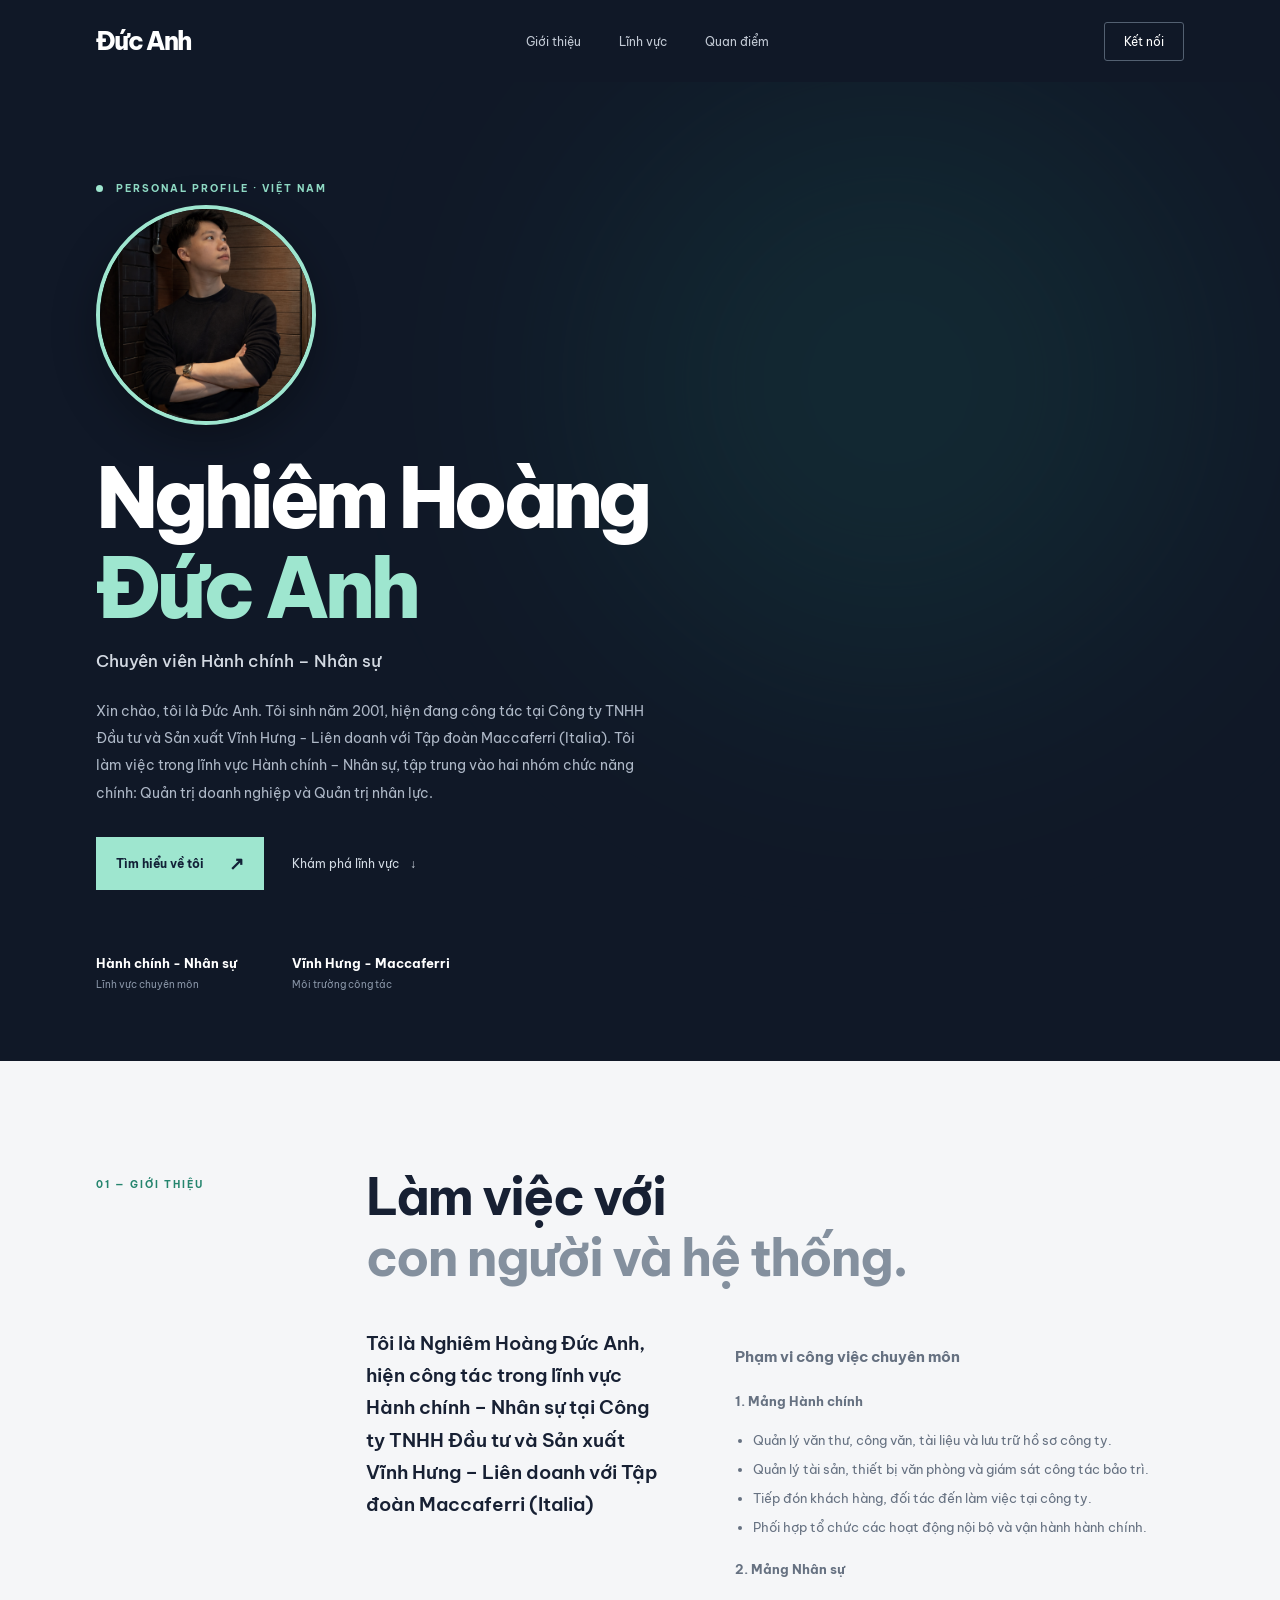
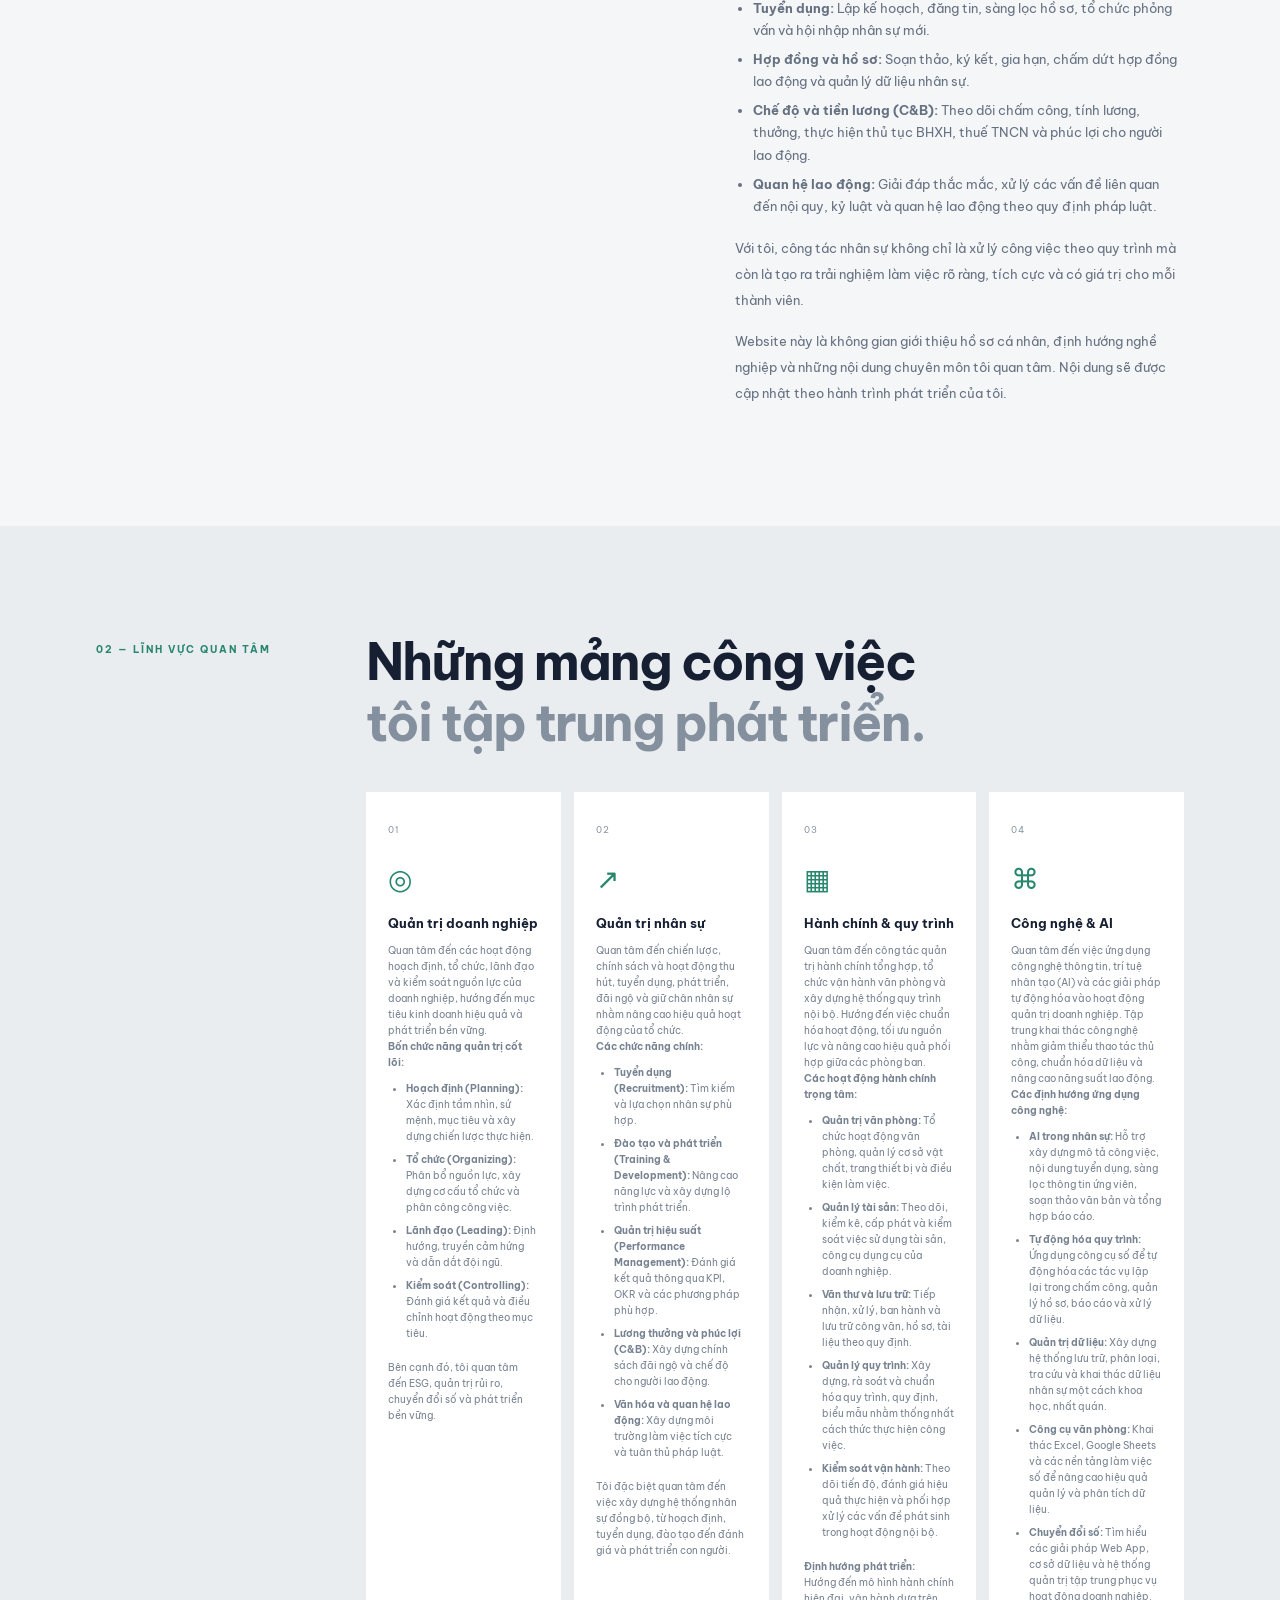
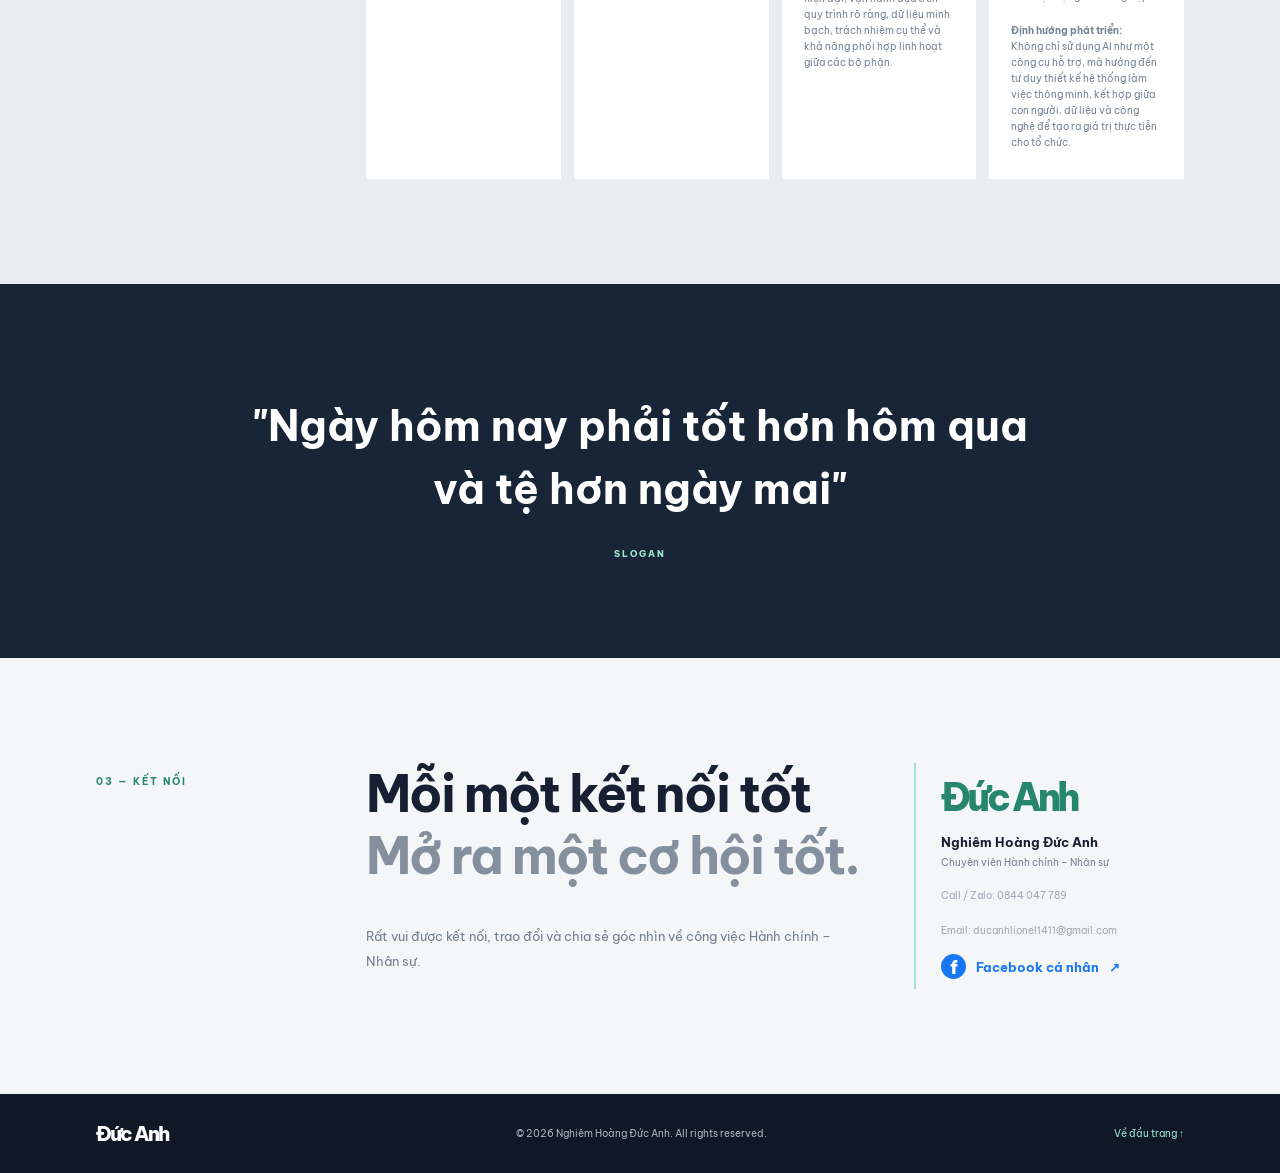
==== commit 6253ac88: "Update introduction text in index.html" ====
--- a/index.html
+++ b/index.html
@@ -91,7 +91,7 @@
           <p class="role">Chuyên viên Hành chính – Nhân sự</p>
 
           <p class="intro">
-            Xin chào, tôi là Đức Anh. Tôi sinh năm 2001, hiện đang công tác tại Công ty TNHH Đầu tư và Sản xuất Vĩnh Hưng, doanh nghiệp liên doanh với Tập đoàn Maccaferri (Italia).
+            Xin chào, tôi là Đức Anh. Tôi sinh năm 2001, hiện đang công tác tại Công ty TNHH Đầu tư và Sản xuất Vĩnh Hưng - Liên doanh với Tập đoàn Maccaferri (Italia).
 
             Tôi làm việc trong lĩnh vực Hành chính – Nhân sự, tập trung vào hai nhóm chức năng chính: Quản trị doanh nghiệp và Quản trị nhân lực.
           </p>
@@ -127,7 +127,7 @@
         <div class="about-grid">
 
           <p class="lead">
-            Tôi là Nghiêm Hoàng Đức Anh, hiện công tác trong lĩnh vực Hành chính – Nhân sự tại Công ty TNHH Đầu tư và Sản xuất Vĩnh Hưng – doanh nghiệp liên doanh với Tập đoàn Maccaferri của Italia.
+            Tôi là Nghiêm Hoàng Đức Anh, hiện công tác trong lĩnh vực Hành chính – Nhân sự tại Công ty TNHH Đầu tư và Sản xuất Vĩnh Hưng – Liên doanh với Tập đoàn Maccaferri (Italia)
           </p>
 
           <div class="body-copy">
--- a/style.css
+++ b/style.css
@@ -65,3 +65,33 @@
         font-size: 25px !important;
     }
 }
+/* FACEBOOK PERSONAL LINK */
+.facebook-link {
+    display: inline-flex;
+    align-items: center;
+    gap: 10px;
+    margin-top: 15px;
+    color: #1877f2;
+    font-size: 13px;
+    font-weight: 700;
+    text-decoration: none;
+    transition: 0.3s ease;
+}
+
+.facebook-icon {
+    display: inline-flex;
+    width: 25px;
+    height: 25px;
+    align-items: center;
+    justify-content: center;
+    border-radius: 50%;
+    background: #1877f2;
+    color: #fff;
+    font-size: 19px;
+    font-weight: 800;
+}
+
+.facebook-link:hover {
+    opacity: 0.7;
+    transform: translateY(-2px);
+}
